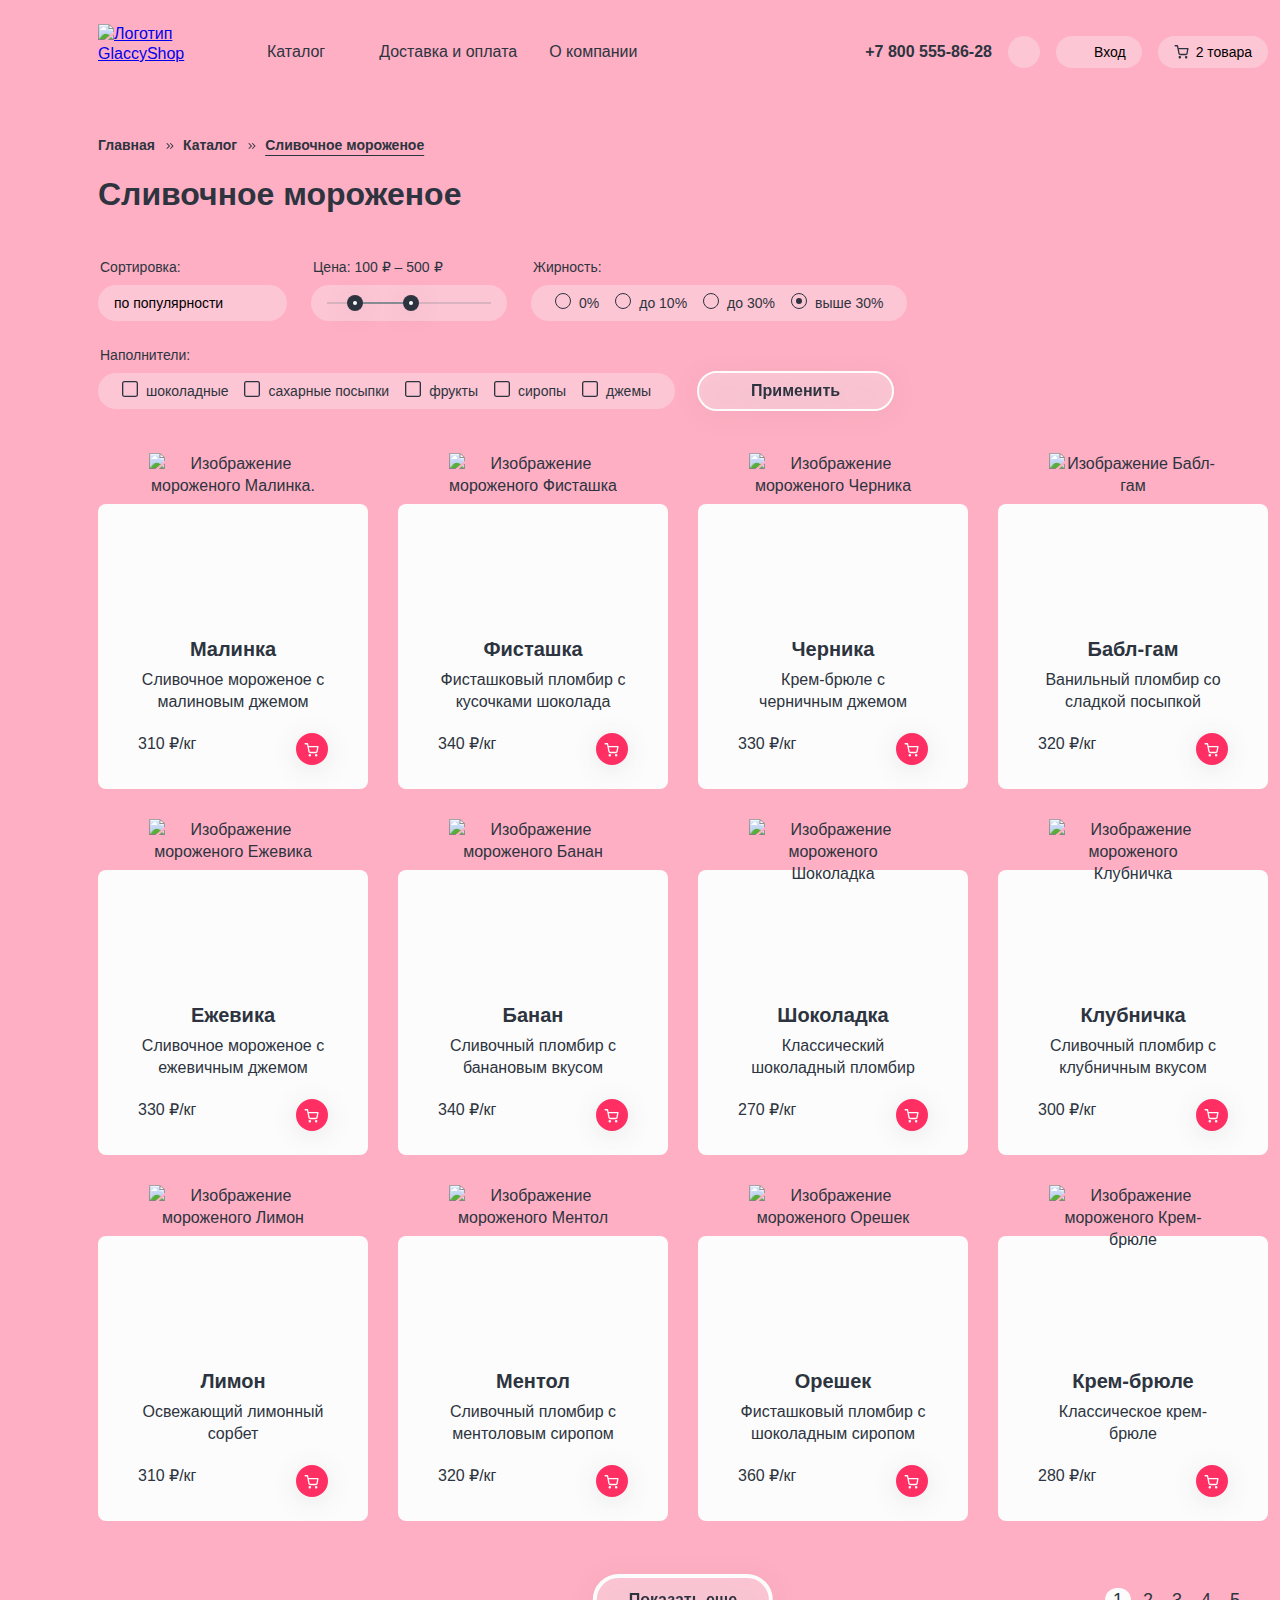
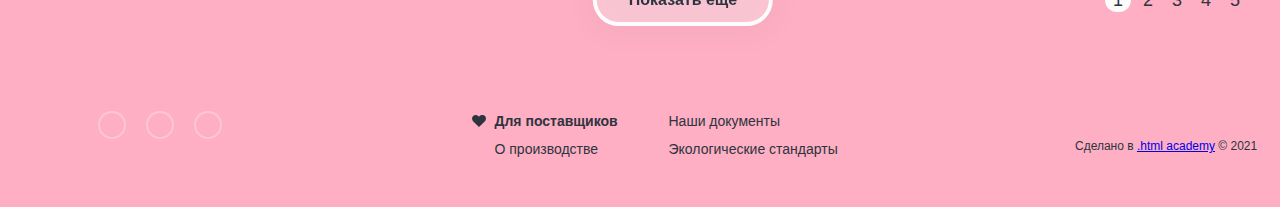
==== catalog.html @ afcd6a64 "pp" ====
<!DOCTYPE html>
<html lang="en">

  <head>
    <meta charset="UTF-8">
    <meta http-equiv="X-UA-Compatible" content="IE=edge">
    <meta name="description" content="Магазин Глейси. Каталог.">
    <meta name="viewport" content="width=device-width, initial-scale=1.0">
    <link rel="apple-touch-icon" sizes="180x180" href="/images/favicons/apple-touch-icon.png">
    <link rel="icon" type="image/png" sizes="32x32" href="/images/favicons/favicon-32x32.png">
    <link rel="icon" type="image/png" sizes="16x16" href="/images/favicons/favicon-16x16.png">
    <link rel="manifest" href="/site.webmanifest">
    <link rel="mask-icon" href="/safari-pinned-tab.svg" color="#5bbad5">
    <meta name="msapplication-TileColor" content="#da532c">
    <meta name="theme-color" content="#ffffff">
    <link rel="stylesheet" href="styles/style.css">
    <title>HTML Academy: Глейси. Каталог.</title>
  </head>

  <body>
    <div class="page-container">
      <header class="page-header inner-header">
        <nav class="header-navigation">
          <a class="logo-gllacy" href="index.html" aria-label="Переход на главную страницу магазина.">
            <img class="logo-gllacy-picture" width="137" height="55" src="/images/header/logo-glaccy.svg"
              alt="Логотип GlaccyShop">
          </a>
          <ul class="header-navigation-list">
            <li class="header-navigation-item">
              <div class="subcatalog-container">
                <button class="header-navigation-link catalog-button" type="button">
                  Каталог
                </button>
                <ul class="subcatalog-list">
                  <li class="subcatalog-item">
                    <a class="subcatalog-link subcatalog-new" href="#">
                      Новинки
                    </a>
                  </li>

                  <li class="subcatalog-item">
                    <a class="subcatalog-link subcatalog-link-current" href="catalog.html">
                      Сливочное
                    </a>
                  </li>

                  <li class="subcatalog-item">
                    <a class="subcatalog-link" href="#">
                      Щербеты
                    </a>
                  </li>

                  <li class="subcatalog-item">
                    <a class="subcatalog-link" href="#">
                      Фруктовый лед
                    </a>
                  </li>

                  <li class="subcatalog-item">
                    <a class="subcatalog-link" href="#">
                      Мелорин
                    </a>
                  </li>
                </ul>
              </div>
            </li>

            <li class="header-navigation-item">
              <a class="header-navigation-link" href="#">
                Доставка и оплата
              </a>
            </li>

            <li class="header-navigation-item">
              <a class="header-navigation-link" href="#">
                О компании
              </a>
            </li>
          </ul>
        </nav>

        <div class="user-interface">
          <a class="user-phone-number" href="tel:+78005558628">
            +7 800 555-86-28
          </a>
          <ul class="user-list">
            <li class="user-navigation-item">
              <div class="search-item">
                <button class="user-button search-button" type="button" aria-label="Кнопка поиска."></button>
                <div class="pop-over-container search-container">
                  <form class="search" action="https://echo.htmlacademy.ru/" method="get">
                    <input class="search-input inputs" type="search" placeholder="Поиск по сайту"
                      aria-label="Поле поиска." required>
                  </form>
                </div>
              </div>
            </li>

            <li class="user-navigation-item">
              <div class="login-item">
                <button class="login-button user-button" type="button">
                  Вход
                </button>
                <div class="pop-over-container login-container">
                  <h2 class="login-form-title">
                    Личный кабинет
                  </h2>

                  <!-- Добавьте для inputs класс error, чтоб увидеть состояние об ошибке -->

                  <form class="login-form" action="https://echo.htmlacademy.ru/" method="get">
                    <input class="email-input inputs" type="text" name="email" value="email@example.com"
                      aria-label="Поле для воода почты." required>
                    <input class="password-input inputs" type="password" name="password" value="qwerty"
                      aria-label="Поле для воода почты." required>
                    <button class="login-submit-button button additional-button" type="submit">
                      Войти
                    </button>
                    <div class="login-links-container">
                      <a class="forgot-password-link" href="#">
                        Забыли пароль?
                      </a>
                      <a class="sign-up-link" href="#">
                        Регистрация
                      </a>
                    </div>
                  </form>
                </div>
              </div>
            </li>

            <!-- Для показа пустой корзины замените класс not-empty-cart на empty-cart  -->

            <li class="user-navigation-item">
              <div class="cart-item not-empty-cart">
                <button class="cart-button user-button" type="button">
                  <span class="have-items">
                    2 товара
                  </span>
                  <span class="have-no-items">
                    Нет товаров
                  </span>
                </button>

                <div class="pop-over-container cart-container">
                  <div class="empty-cart-pop-over">
                    <p class="cart-empty-text">
                      Ваша корзина пока пуста
                    </p>
                  </div>

                  <div class="cart-pop-over">
                    <h3 class="cart-title">
                      Корзина
                    </h3>
                    <ul class="cart-product-list">
                      <li class="cart-product-item">
                        <a class="cart-product-link" href="#">
                          <img class="cart-product-pic" src="/images/ice-creams/ice-cream-1.png" width="46" height="46"
                            alt="Изображение мороженого Малинка.">
                          <div class="cart-product-container">
                            <h3 class="cart-product-text">
                              Малинка
                            </h3>
                            <span class="cart-product-details">
                              1 кг х 310 ₽
                            </span>
                          </div>
                        </a>
                        <span class="cart-product-price">
                          310 ₽
                        </span>
                        <button class="delete-product-button button" type="button"
                          aria-label="Удалить продукт из корзины.">
                        </button>
                      </li>

                      <li class="cart-product-item">
                        <a class="cart-product-link" href="#">
                          <img class="cart-product-pic" src="/images/ice-creams/ice-cream-4.png" width="46" height="46"
                            alt="Изображение мороженого Бабл-гам.">
                          <div class="cart-product-container">
                            <h3 class="cart-product-text">
                              Бабл-гам
                            </h3>
                            <span class="cart-product-details">
                              1,5 кг х 320 ₽
                            </span>
                          </div>
                        </a>
                        <span class="cart-product-price">
                          480 ₽
                        </span>
                        <button class="delete-product-button button" type="button"
                          aria-label="Удалить продукт из корзины.">
                        </button>
                      </li>
                    </ul>
                    <div class="apply-button-and-price">
                      <button class="apply-order-button button additional-button" type="button">
                        Оформить заказ
                      </button>
                      <span class="total-price">
                        Итого: 790 ₽
                      </span>
                    </div>
                  </div>
                </div>
              </div>
            </li>
          </ul>
        </div>
      </header>

      <main class="page-catalog">
        <section class="breadcrumbs-and-title">
          <h1 class="catalog-title title">
            Сливочное мороженое
          </h1>
          <ol class="breadcrumbs-list">
            <li class="breadcrumbs-item">
              <a class="breadcrumbs-link" href="index.html">
                Главная
              </a>
            </li>

            <li class="breadcrumbs-item">
              <a class="breadcrumbs-link" href="#">
                Каталог
              </a>
            </li>

            <li class="breadcrumbs-item">
              <a class="breadcrumbs-link current" href="catalog.html">
                Сливочное мороженое
              </a>
            </li>
          </ol>
        </section>

        <section class="catalog-filter">
          <h2 class="visually-hidden">
            Фильтр каталога.
          </h2>

          <form class="catalog-filter-form" action="https://echo.htmlacademy.ru/" method="get">
            <fieldset class="fieldset-select">
              <legend class="fieldset-title">
                Сортировка:
              </legend>
              <select class="catalog-select" name="sort-by">
                <option value="best">
                  по популярности
                </option>

                <option value="price">
                  по цене
                </option>

                <option value="comments">
                  по отзывам
                </option>
              </select>
            </fieldset>

            <fieldset class="fieldset-range">
              <legend class="fieldset-title">
                Цена: 100 ₽ – 500 ₽
              </legend>
              <div class="range-scale">
                <div class="range-scale-container range-scale-from">
                  <button class="button range-toggle toggle-min" type="button"
                    aria-label="Бегунок минимальной стоимости."></button>
                </div>

                <div class="range-scale-container range-scale-to">
                  <button class="button range-toggle toggle-max" type="button"
                    aria-label="Бегунок максимальной стоимости."></button>
                </div>
              </div>
            </fieldset>

            <fieldset class="fieldset-radio">
              <legend class="fieldset-title">
                Жирность:
              </legend>
              <ul class="fat-contains-list">
                <li class="fat-contains-item">
                  <label class="radio-label">
                    0%
                    <input class="radio-input visually-hidden" type="radio" name="fat-contain" value="0%">
                    <span class="custom-radio"></span>
                  </label>
                </li>

                <li class="fat-contains-item">
                  <label class="radio-label">
                    до 10%
                    <input class="radio-input visually-hidden" type="radio" name="fat-contain" value="10%">
                    <span class="custom-radio"></span>
                  </label>
                </li>

                <li class="fat-contains-item">
                  <label class="radio-label">
                    до 30%
                    <input class="radio-input visually-hidden" type="radio" name="fat-contain" value="30%">
                    <span class="custom-radio"></span>
                  </label>
                </li>

                <li class="fat-contains-item">
                  <label class="radio-label">
                    выше 30%
                    <input class="radio-input visually-hidden" type="radio" name="fat-contain" value="30%+" checked>
                    <span class="custom-radio"></span>
                  </label>
                </li>
              </ul>
            </fieldset>

            <fieldset class="fieldset-checkbox">
              <legend class="fieldset-title">
                Наполнители:
              </legend>
              <ul class="fillers-list">
                <li class="fillers-item">
                  <label class="checkbox-label">
                    шоколадные
                    <input class="checkbox-input visually-hidden" type="checkbox" name="filler" value="chocolate">
                    <span class="custom-checkbox"></span>
                  </label>
                </li>

                <li class="fillers-item">
                  <label class="checkbox-label">
                    сахарные посыпки
                    <input class="checkbox-input visually-hidden" type="checkbox" name="filler" value="sugar-powder">
                    <span class="custom-checkbox"></span>
                  </label>
                </li>

                <li class="fillers-item">
                  <label class="checkbox-label">
                    фрукты
                    <input class="checkbox-input visually-hidden" type="checkbox" name="filler" value="fruits">
                    <span class="custom-checkbox"></span>
                  </label>
                </li>

                <li class="fillers-item">
                  <label class="checkbox-label">
                    сиропы
                    <input class="checkbox-input visually-hidden" type="checkbox" name="filler" value="syrups">
                    <span class="custom-checkbox"></span>
                  </label>
                </li>

                <li class="fillers-item">
                  <label class="checkbox-label">
                    джемы
                    <input class="checkbox-input visually-hidden" type="checkbox" name="filler" value="jams">
                    <span class="custom-checkbox"></span>
                  </label>
                </li>
              </ul>
            </fieldset>

            <button class="button filter-button" type="submit">
              Применить
            </button>
          </form>
        </section>

        <section class="catalog-products">
          <h2 class="visually-hidden">
            Каталог мороженого
          </h2>

          <ul class="catalog-list">
            <li class="catalog-item">
              <img class="product-picture" width="168" height="168" src="/images/ice-creams/ice-cream-1.png"
                alt="Изображение мороженого Малинка.">
              <a class="product-title" href="#">
                Малинка
              </a>
              <p class="product-description">
                Сливочное мороженое с малиновым джемом
              </p>
              <div class="product-container">
                <span class="product-price">
                  310 ₽/кг
                </span>
                <button class="button add-to-cart" type="button"></button>
              </div>
            </li>

            <li class="catalog-item">
              <img class="product-picture" width="168" height="168" src="/images/ice-creams/ice-cream-2.png"
                alt="Изображение мороженого Фисташка">
              <a class="product-title" href="#">
                Фисташка
              </a>
              <p class="product-description">
                Фисташковый пломбир с кусочками шоколада
              </p>
              <div class="product-container">
                <span class="product-price">
                  340 ₽/кг
                </span>
                <button class="button add-to-cart" type="button"></button>
              </div>
            </li>

            <li class="catalog-item">
              <img class="product-picture" width="168" height="168" src="/images/ice-creams/ice-cream-3.png"
                alt="Изображение мороженого Черника">
              <a class="product-title" href="#">
                Черника
              </a>
              <p class="product-description">
                Крем-брюле
                с черничным джемом
              </p>
              <div class="product-container">
                <span class="product-price">
                  330 ₽/кг
                </span>
                <button class="button add-to-cart" type="button"></button>
              </div>
            </li>

            <li class="catalog-item">
              <img class="product-picture" width="168" height="168" src="/images/ice-creams/ice-cream-4.png"
                alt="Изображение Бабл-гам">
              <a class="product-title" href="#">
                Бабл-гам
              </a>
              <p class="product-description">
                Ванильный пломбир
                со сладкой посыпкой
              </p>
              <div class="product-container">
                <span class="product-price">
                  320 ₽/кг
                </span>
                <button class="button add-to-cart" type="button"></button>
              </div>
            </li>

            <li class="catalog-item">
              <img class="product-picture" width="168" height="168" src="/images/ice-creams/ice-cream-5.png"
                alt="Изображение мороженого Ежевика">
              <a class="product-title" href="#">
                Ежевика
              </a>
              <p class="product-description">
                Сливочное мороженое с ежевичным джемом
              </p>
              <div class="product-container">
                <span class="product-price">
                  330 ₽/кг
                </span>
                <button class="button add-to-cart" type="button"></button>
              </div>
            </li>

            <li class="catalog-item">
              <img class="product-picture" width="168" height="168" src="/images/ice-creams/ice-cream-6.png"
                alt="Изображение мороженого Банан">
              <a class="product-title" href="#">
                Банан
              </a>
              <p class="product-description">
                Сливочный пломбир
                с банановым вкусом
              </p>
              <div class="product-container">
                <span class="product-price">
                  340 ₽/кг
                </span>
                <button class="button add-to-cart" type="button"></button>
              </div>
            </li>

            <li class="catalog-item">
              <img class="product-picture" width="168" height="168" src="/images/ice-creams/ice-cream-7.png"
                alt="Изображение мороженого Шоколадка">
              <a class="product-title" href="#">
                Шоколадка
              </a>
              <p class="product-description">
                Классический шоколадный пломбир
              </p>
              <div class="product-container">
                <span class="product-price">
                  270 ₽/кг
                </span>
                <button class="button add-to-cart" type="button"></button>
              </div>
            </li>

            <li class="catalog-item">
              <img class="product-picture" width="168" height="168" src="/images/ice-creams/ice-cream-8.png"
                alt="Изображение мороженого Клубничка">
              <a class="product-title" href="#">
                Клубничка
              </a>
              <p class="product-description">
                Сливочный пломбир
                с клубничным вкусом
              </p>
              <div class="product-container">
                <span class="product-price">
                  300 ₽/кг
                </span>
                <button class="button add-to-cart" type="button"></button>
              </div>
            </li>

            <li class="catalog-item">
              <img class="product-picture" width="168" height="168" src="/images/ice-creams/ice-cream-9.png"
                alt="Изображение мороженого Лимон">
              <a class="product-title" href="#">
                Лимон
              </a>
              <p class="product-description">
                Освежающий лимонный сорбет
              </p>
              <div class="product-container">
                <span class="product-price">
                  310 ₽/кг
                </span>
                <button class="button add-to-cart" type="button"></button>
              </div>
            </li>

            <li class="catalog-item">
              <img class="product-picture" width="168" height="168" src="/images/ice-creams/ice-cream-10.png"
                alt="Изображение мороженого Ментол">
              <a class="product-title" href="#">
                Ментол
              </a>
              <p class="product-description">
                Сливочный пломбир
                с ментоловым сиропом
              </p>
              <div class="product-container">
                <span class="product-price">
                  320 ₽/кг
                </span>
                <button class="button add-to-cart" type="button"></button>
              </div>
            </li>

            <li class="catalog-item">
              <img class="product-picture" width="168" height="168" src="/images/ice-creams/ice-cream-11.png"
                alt="Изображение мороженого Орешек">
              <a class="product-title" href="#">
                Орешек
              </a>
              <p class="product-description">
                Фисташковый пломбир с шоколадным сиропом
              </p>
              <div class="product-container">
                <span class="product-price">
                  360 ₽/кг
                </span>
                <button class="button add-to-cart" type="button"></button>
              </div>
            </li>

            <li class="catalog-item">
              <img class="product-picture" width="168" height="168" src="/images/ice-creams/ice-cream-12.png"
                alt="Изображение мороженого Крем-брюле">
              <a class="product-title" href="#">
                Крем-брюле
              </a>
              <p class="product-description">
                Классическое крем-брюле
              </p>
              <div class="product-container">
                <span class="product-price">
                  280 ₽/кг
                </span>
                <button class="button add-to-cart" type="button"></button>
              </div>
            </li>
          </ul>
        </section>

        <section class="catalog-pagination">
          <h2 class="visually-hidden">
            Пагинация.
          </h2>

          <button class="button button-load-more" type="button">
            Показать еще
          </button>
          <ul class="pagination-list">
            <li class="pagination-item">
              <a class="pagination-button pagination-button-previous"
                aria-label="Переход на предыдущую страницу." href="#"></a>
            </li>

            <li class="pagination-item">
              <a class="pagination-link current" href="#">
                1
              </a>
            </li>

            <li class="pagination-item">
              <a class="pagination-link" href="#">
                2
              </a>
            </li>

            <li class="pagination-item">
              <a class="pagination-link" href="#">
                3
              </a>
            </li>

            <li class="pagination-item">
              <a class="pagination-link" href="#">
                4
              </a>
            </li>

            <li class="pagination-item">
              <a class="pagination-link" href="#">
                5
              </a>
            </li>

            <li class="pagination-item">
              <a class="pagination-button pagination-button-next" href="#"
                aria-label="Переход на предыдущую страницу."></a>
            </li>
          </ul>
        </section>
      </main>

      <footer class="page-footer">
        <ul class="page-footer-socials socials-list">
          <li class="socials-item">
            <a class="socials-link socials-link-telegram" href="#" aria-label="Телеграм."></a>
          </li>

          <li class="socials-item">
            <a class="socials-link socials-link-vk" href="#" aria-label="Вконтакте"></a>
          </li>

          <li class="socials-item">
            <a class="socials-link socials-link-youtube" href="#" aria-label="Ютуб."></a>
          </li>
        </ul>

        <ul class="footer-navigation-list">
          <li class="footer-navigation-item">
            <h3 class="footer-navigation-title">
              Для поставщиков
            </h3>
          </li>

          <li class="footer-navigation-item">
            <a class="footer-navigation-link" href="#">
              Наши документы
            </a>
          </li>

          <li class="footer-navigation-item">
            <a class="footer-navigation-link" href="#">
              О производстве
            </a>
          </li>

          <li class="footer-navigation-item">
            <a class="footer-navigation-link" href="#">
              Экологические стандарты
            </a>
          </li>
        </ul>

        <div class="footer-logo-container">
          <a class="footer-logo-link" href="https://htmlacademy.ru/" aria-label="Переход на сайт академии"></a>
          <p class="footer-logo-text">
            Сделано в <a href="https://htmlacademy.ru/" aria-label="Переход на сайт академии">.html academy</a> © 2021
          </p>
        </div>
      </footer>
    </div>
  </body>

</html>
---- styles/style.css ----
/* Fonts */

@font-face {
  font-family: "Inter";
  src: url("../fonts/inter-400.woff2") format("woff2");
  font-weight: 400;
  font-style: normal;
  font-display: swap;
}

@font-face {
  font-family: "Inter";
  src: url("../fonts/inter-700.woff2") format("woff2");
  font-weight: 700;
  font-style: normal;
  font-display: swap;
}

@font-face {
  font-family: "Inter";
  src: url("../fonts/inter-900.woff2") format("woff2");
  font-weight: 900;
  font-style: normal;
  font-display: swap;
}

/* Global Styles */

html {
  height: 100%;
}

body {
  height: 100%;
  margin: 0 auto;
  background-color: #feaFc3;
  color: #2d3440;
  font-family: "Inter", sans-serif;
  font-weight: 400;
  font-size: 18px;
  line-height: 24px;
}

.page-container {
  width: 1366px;
  min-height: 100%;
  margin: 0 auto;
  padding: 0 98px;
  display: flex;
  flex-direction: column;
}

.page-main {
  flex-grow: 2;
}

.page-footer {
  margin-top: auto;
}

*,
*::before,
*::after {
  box-sizing: border-box;
}

.button {
  text-decoration: none;
  border: none;
  background-color: transparent;
  font-family: inherit;
  font-weight: 700;
  font-size: 16px;
  line-height: 20px;
  cursor: pointer;
  filter: drop-shadow(0 4px 12px rgba(45, 52, 64, 0.1));
}

.button:disabled {
  pointer-events: none;
  opacity: 0.4;
  font-weight: 400;
}

.main-button {
  display: inline-block;
  color: inherit;
  padding: 12px 32px;
  border-radius: 26px;
  background-color: #fcfcfc;
  outline: 4px solid rgba(252, 252, 252, 0.4);
}

.main-button:hover {
  background-color: rgba(252, 252, 252, 0.4);
  outline: 4px solid #fcfcfc;
}

.main-button:focus {
  outline: 2px solid #2d3440;
  background-color: rgba(252, 252, 252, 0.5);
}

.main-button:active {
  outline: 2px solid #2d3440;
  background-color: #fcfcfc;
}

.button.is-loading {
  display: inline-flex;
  align-items: center;
}

.button.is-loading::after {
  content: "";
  display: inline-flex;
  width: 14px;
  height: 14px;
  margin-left: 9px;
  border: 2px solid rgba(36, 36, 36, 0.24);
  border-bottom-color: #242424;
  border-radius: 50%;
  animation-name: loading;
  animation-duration: 1s;
  animation-timing-function: linear;
  animation-iteration-count: infinite;
  flex-shrink: 0;
}

.additional-button.button.is-loading::after {
  border: 2px solid rgb(252, 252, 252, 0.25);
  border-bottom-color: #fcfcfc;
}

.additional-button {
  display: inline-block;
  padding: 12px 32px;
  background-color: #ff2f64;
  outline: 4px solid rgba(255, 47, 100, 0.3);
  color: #fcfcfc;
  border-radius: 26px;
}

.additional-button:hover {
  color: #2d3440;
  background-color: #fcfcfc;
  outline: 4px solid #ff2f64;
}

.additional-button:focus {
  outline: 2px solid #2d3440;
  background-color: #ff2f64;
}

.additional-button:active {
  outline: 2px solid #2d3440;
  background-color: #feafc3;
}

.inputs {
  font-family: "Inter", sans-serif;
  font-weight: 400;
  font-size: 16px;
  line-height: 20px;
  padding: 14px 14px;
  border: 1px solid #b9b9b9;
  border-radius: 4px;
  color: #2d3440;
}

.inputs:disabled {
  pointer-events: none;
  background-color: #e7e7e7;
}

.inputs:hover {
  border: 1px solid #2d3440;
}

.inputs.error {
  outline: 1px solid #ea5454;
  border: none;
}

.inputs.error:hover,
.inputs.error:focus {
  outline: 2px solid #ea5454;
  border: none;
}

.title {
  font-weight: 900;
  font-size: 32px;
  line-height: 46px;
  color: #2d3440;
}

.visually-hidden {
  position: absolute;
  width: 1px;
  height: 1px;
  margin: -1px;
  border: 0;
  padding: 0;
  white-space: nowrap;
  clip-path: inset(100%);
  clip: rect(0 0 0 0);
  overflow: hidden;
}

/* Header Navigation */

.logo-gllacy {
  display: block;
  margin-right: 16px;
}

.logo-gllacy-picture {
  display: block;
}

.page-header {
  display: flex;
  align-items: center;
  gap: 40px;
  padding: 24px 0;
}

.header-navigation {
  display: flex;
  font-family: "Inter", sans-serif;
  font-weight: 400;
  font-size: 16px;
  line-height: 20px;
}

.header-navigation-list {
  margin: 0;
  padding: 0;
  display: flex;
  flex-wrap: wrap;
  align-self: center;
  list-style: none;
}

.header-navigation-link {
  color: #2d3440;
  text-decoration: none;
}

.header-navigation-link {
  display: block;
  padding: 8px 16px;
  border-radius: 30px;
}

.header-navigation-link:hover,
.user-button:hover {
  background-color: rgba(252, 252, 252, 0.5);
}

.header-navigation-link:focus,
.user-button:focus {
  background-color: rgba(252, 252, 252, 0.5);
  outline: 2px solid #2d3440;
  border: none;
}

.header-navigation-link:active,
.user-button:active {
  background-color: #fcfcfc;
  outline: 2px solid transparent;
}

/* User Interface */

.user-button {
  display: block;
  padding: 6px 16px 6px 38px;
  border: none;
  border-radius: 30px;
  background-repeat: no-repeat;
  background-color: rgba(252, 252, 252, 0.3);
  font-family: "Inter", sans-serif;
  font-size: 14px;
  font-weight: 400;
  line-height: 20px;
}

.user-interface {
  margin-left: auto;
  display: flex;
}

.user-list {
  display: flex;
  flex-wrap: wrap;
  gap: 16px;
  list-style: none;
  margin: 0;
  padding: 0;
  font-size: 14px;
  line-height: 20px;
}

.user-phone-number {
  max-width: 150px;
  margin-right: 16px;
  margin-top: 6px;
  flex-shrink: 0;
  color: inherit;
  text-decoration: none;
  font-weight: 700;
  font-size: 16px;
  line-height: 20px;
}

.user-phone-number:hover {
  text-decoration: underline;
}

.user-phone-number:focus {
  outline: 2px solid #2d3440
}

.user-phone-number:active {
  opacity: 0.6;
}

.search-button {
  display: flex;
  justify-content: center;
  align-items: center;
  position: relative;
  padding: 0;
  width: 32px;
  height: 32px;
  border-radius: 50%;
  background-color: rgba(252, 252, 252, 0.3);
}

.search-button::before {
  position: absolute;
  content: "";
  width: 14px;
  height: 14px;
  mask: url("../images/header/search-icon.svg");
  -webkit-mask: url("../images/header/search-icon.svg");
  background-color: #2d3440;
}

.search-item:focus-within .user-button:not(:focus) {
  color: #fcfcfc;
  background-color: #ff4a78;
}

.cart-item:focus-within .user-button:not(:focus):hover {
  background-color: #ff4a78;
  opacity: 0.6;
}

.cart-item:focus-within .user-button:not(:focus)::before {
  background-color: #fcfcfc;
}

.login-button {
  position: relative;
}

.login-button::before {
  position: absolute;
  content: "";
  width: 14px;
  height: 14px;
  top: 9px;
  left: 16px;
  mask: url("../images/header/login-icon.svg");
  -webkit-mask: url("../images/header/login-icon.svg");
  background-repeat: no-repeat;
  background-color: #2d3440;
}

.cart-item:focus-within .user-button:not(:focus) {
  color: #fcfcfc;
  background-color: #ff4a78;
}

.login-item:focus-within .user-button:not(:focus):hover {
  background-color: #ff4a78;
  opacity: 0.6;
}

.login-item:focus-within .user-button:not(:focus)::before {
  background-color: #fcfcfc;
}

.subcatalog-container:focus-within .subcatalog-list {
  display: block;
}

.cart-button {
  position: relative;
}

.cart-button::before {
  position: absolute;
  content: "";
  width: 15px;
  height: 14px;
  top: 9px;
  left: 16px;
  mask: url("../images/header/cart-icon.svg");
  -webkit-mask: url("../images/header/cart-icon.svg");
  background-repeat: no-repeat;
  background-color: #2d3440;
}

.login-item:focus-within .user-button:not(:focus) {
  color: #fcfcfc;
  background-color: #ff4a78;
}

.login-item:focus-within .user-button:not(:focus):hover {
  background-color: #ff4a78;
  opacity: 0.6;
}

.login-item:focus-within .user-button:not(:focus)::before {
  background-color: #fcfcfc;
}

/* Subcatalog */

.catalog-button {
  position: relative;
  cursor: pointer;
  border: none;
  background-color: transparent;
  font-family: inherit;
  font-weight: 400;
  font-size: 16px;
  line-height: 20px;
  color: #2d3440;
  padding-right: 38px;
}

.catalog-button::before {
  position: absolute;
  content: "";
  width: 12px;
  height: 7px;
  top: 15px;
  right: 16px;
  mask: url("../images/header/arrow.svg");
  -webkit-mask: url("../images/header/arrow.svg");
  background-repeat: no-repeat;
  background-color: #2d3440;
}

.subcatalog-container:focus-within .catalog-button:not(:focus) {
  color: #fcfcfc;
  background-color: #ff4a78;
}

.subcatalog-container:focus-within .catalog-button:not(:focus):hover {
  background-color: #ff4a78;
  opacity: 0.6;
}

.subcatalog-container:focus-within .catalog-button:not(:focus)::before {
  transform: rotate(180deg);
  background-color: #fcfcfc;
}

.subcatalog-container:focus-within .subcatalog-list {
  display: block;
}

.subcatalog-list {
  display: none;
  position: absolute;
  content: "";
  padding: 16px 13px 14px 16px;
  list-style: none;
  background-color: #fcfcfc;
  border-radius: 8px;
  font-size: 14px;
  line-height: 20px;
  z-index: 1;
  filter: drop-shadow(0 8px 16px rgba(45, 52, 64, 0.12));
}

.subcatalog-item:not(:last-child) {
  margin-bottom: 12px;
}

.subcatalog-item:first-child {
  position: relative;
  margin-bottom: 22px;
}

.subcatalog-new {
  font-weight: 700;
}

.subcatalog-new::before {
  position: absolute;
  content: "";
  width: 103px;
  height: 1px;
  left: 0;
  bottom: -12px;
  background-color: #b9b9b9;
}

.subcatalog-link {
  color: inherit;
  text-decoration: none;
  padding: 6px 0;
}

.subcatalog-link:hover {
  background-color: #ffcbd8;
}

.subcatalog-link:active {
  background-color: #ff7799;
}

.subcatalog-link-current {
  background-color: #ff4a78;
  color: #fcfcfc;
}

/* Pop-Overs */

.pop-over-container {
  background-color: #fcfcfc;
  border-radius: 4px;
}

.search-item {
  z-index: 2;
  display: block;
  position: relative;
}

.search-container {
  position: absolute;
  display: none;
  filter: drop-shadow(0 8px 16px rgba(45, 52, 64, 0.12));
}

.search-item:focus-within .search-container {
  display: block;
  position: absolute;
  top: 50px;
  left: 0;
}

.search {
  width: 356px;
  min-height: 96px;
  padding: 24px 16px;
}

.search-input {
  width: 100%;
}

/* Login Pop Over */

.login-item {
  z-index: 2;
  position: relative;
}

.login-container {
  width: 420px;
  position: absolute;
  display: none;
  padding: 48px;
  filter: drop-shadow(0 15px 40px rgba(45, 52, 64, 0.12));
}

.login-item:focus-within .login-container {
  display: block;
  position: absolute;
  top: 50px;
  right: 0;
}

.login-form {
  display: flex;
  flex-wrap: wrap;
}

.login-form-title {
  margin: 0;
  margin-bottom: 32px;
  font-weight: 700;
  font-size: 24px;
  line-height: 30px;
}

.email-input,
.password-input {
  width: 100%;
  margin-bottom: 16px;
}

.login-form input:last-of-type {
  margin-bottom: 32px;
}

.login-submit-button {
  align-self: flex-start;
  margin-right: 19px;
}

.login-links-container {
  margin: 0;
  display: flex;
  flex-direction: column;
  flex-wrap: wrap;
  gap: 4px;
}

.login-links-container a {
  color: #000000;
  text-decoration: underline;
  text-underline-offset: 4px;
}

/* Cart Pop-Over */

.cart-item {
  position: relative;
}

.cart-container {
  z-index: 2;
  display: none;
  position: absolute;
  right: 0;
  top: 40px;
  font-weight: 700;
  font-size: 18px;
  line-height: 22px;
  filter: drop-shadow(0 15px 40px rgba(45, 52, 64, 0.12));
}

/* Empty Cart */

.cart-item:focus-within .cart-container {
  display: block;
}

.empty-cart .cart-container .empty-cart-pop-over {
  width: 288px;
  display: block;
}

.empty-cart .cart-button .have-no-items {
  display: block;
}

.empty-cart .cart-container .cart-pop-over,
.empty-cart .cart-button .have-items {
  display: none;
}


/* Not Empty Cart */

.not-empty-cart .have-no-items,
.not-empty-cart .empty-cart-pop-over {
  display: none;
}

.not-empty-cart .cart-pop-over {
  width: 420px;
  padding: 48px;
}

.cart-product-item {
  display: flex;
}

.cart-title {
  margin: 0;
  margin-bottom: 32px;
  font-weight: 700;
  font-size: 24px;
  line-height: 30px;
}

.cart-empty-text {
  margin: 0;
  padding: 48px 0;
  text-align: center;
  font-weight: 700;
  font-size: 24px;
  line-height: 30px;
}

.cart-product-list {
  padding: 0;
  list-style: none;
  display: flex;
  flex-wrap: wrap;
  flex-direction: column;
  gap: 24px;
}

.cart-product-item {
  position: relative;
}

.cart-product-item:last-child {
  padding-bottom: 32px;
  border-bottom: 1px solid #e7e7e7;
}

.cart-product-pic {
  margin-right: 16px;
}

.cart-product-link {
  display: flex;
  flex-wrap: wrap;
  text-decoration: none;
  color: #2d3440
}

.cart-product-text {
  margin: 0;
  display: grid;
  font-weight: 700;
  font-size: 18px;
  line-height: 22px;
}

.cart-product-details {
  font-weight: 400;
  font-size: 14px;
  line-height: 20px;
  color: #b9b9b9
}

.cart-product-price {
  margin: auto;
  align-self: center;
}

.delete-product-button {
  position: absolute;
  width: 16px;
  height: 16px;
  top: 0;
  right: 0;
  transform: translateY(100%);
  background-image: url("../images/header/cross.svg");
  background-repeat: no-repeat;
  background-position: center;
}

.apply-button-and-price {
  margin-top: 32px;
  display: flex;
  justify-content: space-between;
  flex-wrap: wrap;
  align-items: center;
}

/* Main */

/* Slider */

.slider {
  margin-bottom: 80px;
}

.slider-list {
  display: flex;
  align-items: center;
  gap: 30px;
  margin: 0;
  margin-bottom: 5px;
  padding: 0;
}

.slider-container {
  position: relative;
  overflow: hidden;
}

.slider-item {
  display: flex;
  justify-content: center;
}

.slider-item:not(.current-slider) {
  width: 100px;
  height: 150px;
}

.slide-picture-container {
  transform: scale(0.3) translateY(-75%);
}

.slide-description {
  display: none;
}

.current-slider {
  order: -1;
}

.current-slider .slide-description {
  display: block;
  width: 470px;
  margin: 136px 0 0 70px;
}

.slide-description-title {
  margin: 0;
  margin-bottom: 24px;
  font-weight: 900;
  font-size: 36px;
  line-height: 46px;
}

.slide-description-text {
  margin: 0;
  margin-bottom: 48px;
  font-weight: 400;
  font-size: 18px;
  line-height: 24px;
}

/* Slider Picture */

.current-slider .slide-picture-container {
  width: 352px;
  position: relative;
  display: flex;
  transform: scale(1);
  justify-content: center;
  align-self: flex-start;
}

.current-slider .slide-picture-container::before {
  position: absolute;
  content: "";
  width: 327px;
  height: 327px;
  transform: translateY(104px);
  background-color: rgba(252, 252, 252, 0.3);
  border-radius: 50%;
  z-index: -1;
}

.slide-picture-container::before {
  position: absolute;
  content: "";
  width: 327px;
  height: 327px;
  background-color: rgba(252, 252, 252, 0.3);
  border-radius: 50%;
  z-index: -1;
  transform: translateY(104px);
}

/* Slider Footer and Buttons */

.slider-buttons-list {
  margin: 0;
  padding: 0;
  width: 363px;
  position: absolute;
  top: 258px;
  left: 535px;
  list-style: none;
  display: flex;
  flex-wrap: wrap;
  justify-content: space-between;
}

.slider-button {
  display: flex;
  justify-content: center;
  align-items: center;
  position: relative;
  width: 38px;
  height: 38px;
  border-radius: 26px;
  background-color: rgb(252, 252, 252, 0.3);
  border: 2px solid #fcfcfc;
}

.button-previous-slide::before {
  position: absolute;
  width: 16px;
  height: 16px;
  content: "";
  background-color: #fcfcfc;
  -webkit-mask: url("../images/slider/slider-arrow.svg");
  mask: url("../images/slider/slider-arrow.svg");
}

.button-next-slide::before {
  position: absolute;
  width: 16px;
  height: 16px;
  content: "";
  background-color: #fcfcfc;
  -webkit-mask: url("../images/slider/slider-arrow.svg");
  mask: url("../images/slider/slider-arrow.svg");
  transform: rotate(180deg);
}

.slider-button:hover {
  background-color: #fcfcfc;
}

.slider-button:hover::before {
  background-color: #2d3440;
}

.slider-button:focus {
  border: 2px solid #2d3440;
  background-color: rgb(252, 252, 252, 0.5);
  outline: none;
}

.slider-button:focus::before {
  background-color: #2d3440;
}


.slider-button:active {
  border: 2px solid transparent;
  background-color: rgb(252, 252, 252, 0.5);
}

.slider-button:active::before {
  background-color: #2d3440;
}

.slider-footer {
  display: flex;
  flex-wrap: wrap;
  justify-content: space-between;
}

.slider-pagination-list {
  max-width: 40%;
  margin: 0;
  padding: 0;
  display: flex;
  flex-wrap: wrap;
  gap: 8px;
  list-style: none;
}

.slider-pagination-button {
  border-radius: 50%;
  width: 12px;
  height: 12px;
  background-color: rgba(252, 252, 252, 0.3);
}

.slider-pagination-button:hover {
  outline: 1px solid #fcfcfc;
}

.slider-pagination-button:active {
  background-color: rgba(252, 252, 252, 0.5);
  outline: none;
}

.slider-pagination-button:focus {
  outline: 1px solid #2d3440;
}

.slider-pagination-button.slider-pagination-current {
  background-color: #fcfcfc;
}

/* Slider Socials */

.socials-list {
  padding: 0;
  margin: 0;
  list-style: none;
  display: flex;
  flex-wrap: wrap;
  gap: 20px;
}

.socials-link {
  position: relative;
  display: block;
  text-decoration: none;
  width: 28px;
  height: 28px;
  border-radius: 50%;
  border: 2px solid rgba(252, 252, 252, 0.3);
}

.socials-link::before {
  z-index: 1;
  position: absolute;
  content: "";
  width: 24px;
  height: 24px;
  background-color: #fcfcfc;
}

.socials-link::after {
  position: absolute;
  content: "";
  width: 24px;
  height: 24px;
  border-radius: 50%;
  transform: scale(0.9);
}

.socials-link-telegram::before {
  -webkit-mask: url("../images/socials/telegram.svg");
  mask: url("../images/socials/telegram.svg");
}

.socials-link-vk::before {
  -webkit-mask: url("../images/socials/vk.svg");
  mask: url("../images/socials/vk.svg");
}

.socials-link-youtube::before {
  -webkit-mask: url("../images/socials/youtube.svg");
  mask: url("../images/socials/youtube.svg");
}

.socials-link:hover::after {
  background-color: #2d3440;
}

.socials-link:focus {
  border: 2px solid #2d3440;
  outline: none;
}

.socials-link:focus::after {
  background-color: #2d3440;
}

.socials-link:active {
  border: 2px solid transparent;
  outline: none;
}

.socials-link:active::after {
  opacity: 0.5;
}

.socials-link:active::before {
  background-color: #f9cbd6
}

/* Gifts */

.gifts {
  margin-bottom: 80px;
}

.gifts-title {
  margin: 0;
  margin-bottom: 55px;
  padding: 0 368px;
  text-align: center;
}

.gifts-list {
  margin: 0;
  padding: 0;
  display: flex;
  flex-wrap: wrap;
  gap: 30px;
  list-style: none;
}

.gifts-item {
  position: relative;
  width: 570px;
  padding: 36px 217px 36px 36px;
  border-radius: 16px;
  background-color: #ff7799;
}

.gifts-raspberry::before {
  z-index: 2;
  position: absolute;
  content: "";
  width: 219px;
  height: 268px;
  bottom: 0;
  right: 0;
  background-image: url("../images/index/gifts-raspberry.png");
}

.gift-marshmallow::before {
  z-index: 2;
  position: absolute;
  content: "";
  width: 219px;
  height: 268px;
  bottom: 0;
  right: 0;
  background-image: url("../images/index/gifts-marshmallow.png");
}

.gifts-item-title {
  margin: 0;
  margin-bottom: 28px;
  font-weight: 700;
  font-size: 24px;
  line-height: 30px;
}

.gifts-item-description {
  margin: 0;
  margin-bottom: 28px;
  font-weight: 400;
  font-size: 16px;
  line-height: 22px;
}

/* Main Page Catalog */

.catalog {
  margin-bottom: 80px;
}

.main-catalog-title {
  margin: 0;
  margin-bottom: 56px;
  padding: 0 321px;
  text-align: center;
}

.catalog-list {
  margin: 0;
  padding: 0;
  list-style: none;
  display: grid;
  grid-template-columns: repeat(4, 1fr);
  gap: 30px;
}

.catalog-item {
  padding: 0 40px 24px 40px;
  display: grid;
  position: relative;
  justify-items: center;
  text-align: center;
  font-weight: 400;
  font-size: 16px;
  line-height: 22px;
}

.catalog-item::before {
  position: absolute;
  content: "";
  background-color: #fcfcfc;
  border-radius: 8px;
  width: 100%;
  height: calc(100% - 51px);
  left: 0;
  bottom: 0;
  z-index: -1;
}

.product-picture {
  margin-bottom: 16px;
}

.product-title {
  margin-bottom: 8px;
  text-decoration: none;
  color: #2d3440;
  font-weight: 700;
  font-size: 20px;
  line-height: 24px;
}

.product-description {
  margin: 0;
  margin-bottom: 20px;
}

.product-container {
  width: 190px;
  display: flex;
  justify-content: space-between;
}

.add-to-cart {
  padding: 0;
  position: relative;
  width: 32px;
  height: 32px;
  flex-shrink: 0;
  border-radius: 26px;
  background-color: #ff2f64;
  border: 2px solid #ff2f64;
}

.add-to-cart::before {
  position: absolute;
  background-color: #fcfcfc;
  content: "";
  width: 16px;
  height: 16px;
  top: 50%;
  left: 50%;
  transform: translate(-50%, -50%);
  -webkit-mask: url("../images/catalog/cart.svg");
  mask: url("../images/catalog/cart.svg");
}

.add-to-cart:hover {
  background-color: #fcfcfc;
}

.add-to-cart:hover::before {
  background-color: #2d3440;
}

.add-to-cart:focus {
  border: 2px solid #2d3440;
  background-color: #ff2f64;
}

.add-to-cart:focus::before {
  background-color: #fcfcfc;
}

.add-to-cart:active {
  border: 2px solid #ff2f64;
  background-color: #ffcBd8;
}

.add-to-cart:active::before {
  background-color: #2d3440;
}

.add-to-cart:disabled {
  border: 2px solid transparent;
  background-color: #b9b9b9;
}

.add-to-cart:disabled::before {
  background-color: #565c66;
}

/* About Us */

.about-us {
  position: relative;
  margin-bottom: 80px;
  padding: 80px 64px;
  background-image: url("../images/index/about-us-background.png");
  background-repeat: no-repeat;
  background-size: cover;
  border-radius: 16px;
  z-index: 1;
}

.about-us::before {
  position: absolute;
  content: "";
  width: calc(100% - 48px);
  height: calc(100% - 48px);
  background-color: #ffffff;
  border-radius: 16px;
  top: 24px;
  left: 24px;
  z-index: -1;
}

.about-us-title {
  margin: 0;
  margin-bottom: 56px;
  text-align: center;
}

.features-list {
  display: grid;
  grid-template-columns: 1fr 1fr;
  gap: 40px 32px;
  margin: 0;
  padding: 0;
  list-style: none;
}

.features-item {
  position: relative;
  padding-left: 64px;
  font-weight: 400;
  font-size: 16px;
  line-height: 22px;
}

.features-item::before {
  position: absolute;
  content: "";
  width: 48px;
  height: 48px;
  top: 0;
  left: 0;
}

.features-ice-cream::before {
  background-image: url("../images/index/ice-cream.svg");
}

.features-cow::before {
  background-image: url("../images/index/cow.svg");
}

.features-leaf::before {
  background-image: url("../images/index/leaf.svg");
}

.features-thermometer::before {
  background-image: url("../images/index/thermometer.svg");
}

/* Article and Subscription */

.article-and-subscription {
  display: flex;
  flex-wrap: wrap;
  gap: 30px;
  margin-bottom: 80px;
}

.glaccy-blog {
  width: 570px;
  padding: 32px 235px 67px 32px;
  background-image: url("../images/index/blog-background.png");
  background-repeat: no-repeat;
  background-position: top;
  background-color: #ffffff;
  border-radius: 16px;
}

.glaccy-blog-link {
  display: block;
  text-decoration: none;
  color: inherit
}

.glaccy-blog-link:hover {
  text-decoration: underline;
}

.glaccy-blog-link:focus {
  outline: 2px solid #2d3440
}

.glaccy-blog-link:active {
  opacity: 0.6;
  outline: none;
}

.glaccy-blog-title {
  margin: 0;
  font-weight: 400;
  font-size: 16px;
  line-height: 20px;
  margin-bottom: 12px;
}

.glaccy-blog-text {
  margin: 0;
  font-weight: 700;
  font-size: 24px;
  line-height: 30px;
}

.subscription-form-container {
  position: relative;
  width: 570px;
  padding: 32px;
  background-image: url("../images/index/subscribe-background.png");
  background-repeat: no-repeat;
  background-position: center;
  background-size: cover;
  border-radius: 16px;
  z-index: 1;
}

.subscription-form-container::before {
  position: absolute;
  content: "";
  background-color: #ffffff;
  width: calc(100% - 12px);
  height: calc(100% - 12px);
  top: 6px;
  left: 6px;
  border-radius: 16px;
  z-index: -1;
}

.subscription-form {
  display: flex;
  align-items: center;
}

.subscription-text {
  margin: 0;
  margin-bottom: 44px;
  font-size: 16px;
  line-height: 22px;
}

.subscription-input {
  flex-grow: 1;
  min-width: 200px;
  margin-right: 16px;
}

/* Home Delivery */

.home-delivery {
  display: flex;
  align-items: flex-start;
  gap: 135px;
  padding: 64px 64px 64px 100px;
  margin-bottom: 80px;
  background-image: url("../images/index/delivery-background.jpg");
  background-repeat: no-repeat;
  background-size: cover;
  background-position: left top;
  background-color: #fcfcfc;
  border-radius: 26px;
}

.home-delivery-container {
  width: 371px;
}

.home-delivery-title {
  margin: 103px 0 24px 0;
}

.home-delivery-text {
  margin: 0;
  color: #565c66;
  font-weight: 400;
  font-size: 16px;
  line-height: 22px;
}

.delivery-form-container {
  width: 500px;
  padding: 40px 40px 42px 40px;
  background-color: #fcfcfc;
  border-radius: 8px;
  filter: drop-shadow(0 15px 40px rgba(45, 52, 64, 0.12));
}

.delivery-form {
  display: grid;
  grid-template-columns: 117px 287px;
  column-gap: 16px;
}

.delivery-form-text {
  margin: 0;
  margin-bottom: 28px;
  color: #565c66;
  font-weight: 400;
  font-size: 16px;
  line-height: 22px;
}

/* Date */

.date-container {
  display: flex;
  margin-bottom: 20px;
  flex-direction: column;
  gap: 8px;
}

.date-label {
  font-weight: 700;
  font-size: 16px;
  line-height: 20px;
}


/* Phone */

.phone-container {
  display: flex;
  flex-direction: column;
  gap: 8px;
}

.phone-label {
  font-weight: 700;
  font-size: 16px;
  line-height: 20px;
}

/* Address */

.address-container {
  grid-column: 1/-1;
  display: flex;
  margin-bottom: 32px;
  flex-direction: column;
  gap: 8px;
}

.address-label {
  font-weight: 700;
  font-size: 16px;
  line-height: 20px;
}

.text-address {
  width: 70px;
  position: relative;
}

.delivery-form-button {
  justify-self: center;
  grid-column: 1/-1;
}

/* Tooltip */

.tooltip-container {
  position: relative;
}

.tooltip-container::after {
  position: absolute;
  content: "";
  width: 14px;
  height: 14px;
  top: 3px;
  right: -20px;
  background-image: url("../images/index/tooltip-info.svg");
  background-repeat: no-repeat;
  background-position: center;
}

.tooltip-text {
  display: none;
  position: absolute;
  width: 162px;
  padding: 9px 7px;
  top: -10px;
  left: 28px;
  border: 1px solid #d6cccc;
  font-size: 12px;
  line-height: 16px;
  font-weight: 400;
  color: #565c66;
  background-color: #fcfcfc;
  filter: drop-shadow(0 2px 12px rgba(173, 152, 143, 0.18));
}

.tooltip-text::before {
  position: absolute;
  top: 23%;
  left: -4%;
  content: "";
  width: 12px;
  height: 12px;
  border: 1px solid #b9b9b9;
  transform: rotate(45deg);
}

.tooltip-text::after {
  position: absolute;
  top: 9px;
  left: -1px;
  content: "";
  width: 9px;
  height: 16px;
  background-color: #fcfcfc;
}

.tooltip-container:hover .tooltip-text {
  display: block;
}

.tooltip-container:hover .tooltip-text-date {
  display: block;
}

.tooltip-text-date {
  display: none;
  position: absolute;
  padding: 9px 7px;
  top: -10px;
  left: 28px;
  border: 1px solid #d6cccc;
  font-size: 12px;
  line-height: 16px;
  font-weight: 400;
  color: #565c66;
  background-color: #fcfcfc;
  filter: drop-shadow(0 2px 12px rgba(173, 152, 143, 0.18));
}

.tooltip-text-date::before {
  position: absolute;
  top: 9px;
  left: -6px;
  content: "";
  width: 12px;
  height: 12px;
  border: 1px solid #b9b9b9;
  transform: rotate(45deg);
}

/* Section Address */

.address {
  display: flex;
  padding: 64px;
  border-radius: 16px;
  background-image: url("../images/index/address-background.jpg");
  background-repeat: no-repeat;
  background-size: cover;
}

.section-address-container {
  background-color: #fcfcfc;
  border-radius: 8px;
  padding: 40px 40px 42px 40px;
  filter: drop-shadow (0 8px 16px rgba(45, 52, 64, 0.12));
}

.address-title {
  margin: 0;
  margin-bottom: 12px;
  font-weight: 400;
  font-size: 16px;
  line-height: 22px;
  color: #565c66;
}

.address-info {
  margin: 0;
  margin-bottom: 24px;
  font-weight: 700;
  font-size: 20px;
  line-height: 24px;
  color: #2d3440;
  font-style: normal;
}

.address-phone-number-container {
  margin: 0;
  display: flex;
  flex-direction: column;
  font-weight: 400;
  font-size: 16px;
  line-height: 22px;
  color: #565c66;
}

.address-phone-number-text {
  margin-bottom: 12px;
}

.address-phone-number {
  text-decoration: none;
  font-weight: 700;
  font-size: 20px;
  line-height: 24px;
  color: #2d3440;
}

.working-time {
  font-weight: 400;
  font-size: 14px;
  line-height: 20px;
  margin-bottom: 32px;
}

/* Catalog */

.inner-header {
  margin-bottom: 32px;
}

.breadcrumbs-and-title {
  display: grid;
  row-gap: 16px;
  margin-bottom: 40px;
}

.catalog-title {
  grid-row: 2/3;
  margin: 0;
}

.breadcrumbs-list {
  display: flex;
  flex-wrap: wrap;
  gap: 10px 28px;
  margin: 0;
  padding: 0;
  list-style: none;
  font-weight: 700;
  font-size: 14px;
  line-height: 20px;
}

.breadcrumbs-item {
  position: relative;
}

.breadcrumbs-item:not(:last-child)::before {
  position: absolute;
  content: "";
  top: 0;
  right: 0;
  width: 12px;
  height: 12px;
  transform: translate(21px, 5px);
  background-image: url("../images/catalog/breadcrumbs-arrows.svg");
  background-repeat: no-repeat;
  background-position: center;
}

.breadcrumbs-link {
  display: block;
  text-decoration: none;
  color: #2d3440;
}

.breadcrumbs-link.current {
  text-decoration: underline;
  text-underline-offset: 5px;
}

/* Filter Form */

.catalog-filter {
  margin-bottom: 44px;
  font-weight: 400;
  font-size: 14px;
  line-height: 20px;
}

.fieldset-select,
.fieldset-range,
.fieldset-radio,
.fieldset-checkbox {
  padding: 0;
  margin: 0;
  border: none;
}

.fieldset-title {
  margin-bottom: 8px;
}

.catalog-filter-form {
  display: flex;
  flex-wrap: wrap;
  gap: 24px;
  align-items: center;
}

.catalog-select {
  appearance: none;
  padding: 8px 63px 8px 16px;
  border: none;
  border-radius: 20px;
  background-color: rgba(252, 252, 252, 0.3);
  font-family: inherit;
  font-weight: 400;
  font-size: 14px;
  line-height: 20px;
  background-image: url("../images/catalog/arrow-down.svg");
  background-repeat: no-repeat;
  background-position: 165px 50%;
}

.catalog-select:hover {
  background-color: rgba(252, 252, 252, 0.5);
}

.catalog-select:focus {
  background-color: rgba(252, 252, 252, 0.4);
  outline: 2px solid #fcfcfc;
}

/* Range Scale */

.range-scale {
  display: flex;
  position: relative;
  width: 196px;
  padding: 10px 16px;
  background-color: rgba(252, 252, 252, 0.3);
  border-radius: 20px;
}

.range-scale::before {
  content: "";
  position: absolute;
  width: 164px;
  left: 16px;
  top: 17px;
  height: 2px;
  background-color: #565c66;
  opacity: 0.3;
  z-index: -1;
}

.range-scale::after {
  content: "";
  position: absolute;
  width: 60px;
  left: 45px;
  top: 17px;
  height: 2px;
  background-color: #565c66;
  z-index: -1;
}

.range-toggle {
  display: flex;
  justify-content: center;
  align-items: center;
  position: relative;
  width: 16px;
  height: 16px;
  background-color: #2d3440;
  border-radius: 50%;
  cursor: pointer;
}

.range-toggle::before {
  content: "";
  position: absolute;
  width: 4px;
  height: 4px;
  background-color: #fcfcfc;
  border-radius: 50%;
}

.range-scale-to {
  transform: translateX(60px);
}

.range-scale-from {
  transform: translateX(20px);
}

.range-toggle:hover {
  background-color: #fcfcfc;
  transition: background-color 0.5s ease;
}

.range-toggle:hover::before {
  background-color: #2d3440;
}

.range-toggle:focus {
  outline: none;
  background-color: #fcfcfc;
  border: 2px solid #2d3440;
}

.range-toggle:active {
  background-color: #2d3440;
  transition: background-color 0.5s ease;
}


.range-toggle:focus::before {
  background-color: #2d3440;
}

/* Radio */

.fat-contains-list {
  display: flex;
  flex-wrap: wrap;
  gap: 16px;
  margin: 0;
  padding: 8px 24px;
  list-style: none;
  border-radius: 18px;
  background-color: rgba(252, 252, 252, 0.3);
}

.radio-label {
  display: flex;
  padding-left: 24px;
  position: relative;
}

.custom-radio {
  position: absolute;
  width: 16px;
  height: 16px;
  top: 0;
  left: 0;
  display: flex;
  align-items: center;
  justify-content: center;
}

.custom-radio::before {
  content: "";
  position: absolute;
  width: 16px;
  height: 16px;
  top: 0;
  left: 0;
  border: 1.5px solid #2d3440;
  border-radius: 50%;
}

.radio-input:checked + .custom-radio::after {
  content: "";
  position: absolute;
  width: 6px;
  height: 6px;
  background-color: #2d3440;
  border-radius: 50%;
}

.radio-input:hover + .custom-radio::before {
  border: 1.5px solid #fcfcfc;
}

.radio-input:hover + .custom-radio::after {
  background-color: #fcfcfc;
}

.radio-input:disabled {
  pointer-events: none;
}

.radio-input:disabled + .custom-radio::before {
  border: 1.5px solid rgba(45, 52, 64, 0.5);
}

.radio-input:disabled + .custom-radio::after {
  background-color: rgba(45, 52, 64, 0.5);
}

/* Checkbox */

.fillers-list {
  display: flex;
  flex-wrap: wrpa;
  gap: 16px;
  margin: 0;
  padding: 8px 24px;
  list-style: none;
  border-radius: 18px;
  background-color: rgba(252, 252, 252, 0.3);
}

.checkbox-label {
  display: flex;
  position: relative;
  padding-left: 24px;
}

.custom-checkbox::before {
  content: "";
  position: absolute;
  width: 16px;
  height: 16px;
  top: 0;
  left: 0;
  -webkit-mask: url("../images/catalog/checkbox-empty.svg");
  mask: url("../images/catalog/checkbox-empty.svg");
  background-color: #2d3440;
}

.checkbox-input:checked + .custom-checkbox::before {
  -webkit-mask: url("../images/catalog/checkbox-checked.svg");
  mask: url("../images/catalog/checkbox-checked.svg");
  background-color: #2d3440;
}

.checkbox-input:hover + .custom-checkbox::before {
  background-color: #fcfcfc;
}

.checkbox-input:focus + .custom-checkbox::after {
  position: absolute;
  left: -1px;
  top: -1px;
  content: "";
  width: 18px;
  height: 18px;
  outline: 2px solid #2d3440;
  border-radius: 2px;
}

.checkbox-input:disabled {
  pointer-events: none;
}

.checkbox-input:disabled + .custom-checkbox::before {
  background-color: rgba(45, 52, 64, 0.5);
}

/* Filter Button */

.filter-button {
  padding: 8px 52px;
  align-self: flex-end;
  border-radius: 20px;
  background-color: rgba(252, 252, 252, 0.3);
  outline: 2px solid #fcfcfc;
  color: inherit;
  box-shadow: none;
}

.filter-button:hover {
  background-color: #fcfcfc;
  outline: 2px solid rgba(252, 252, 252, 0.3);
}

.filter-button:focus {
  background-color: rgba(252, 252, 252, 0.5);
  outline: 2px solid #2d3440;
}

.filter-button:active {
  background-color: rgba(252, 252, 252, 0.5);
  outline: none;
}

.filter-button:disabled {
  pointer-events: none;
  opacity: 0.4;
}

/* Catalog */

.catalog-products {
  margin-bottom: 16px;
}

/* Catalog Pagination */

.catalog-pagination {
  display: flex;
  padding: 41px 0;
}

.button-load-more {
  margin-left: 50%;
  transform: translateX(-50%);
  padding: 12px 32px;
  border-radius: 26px;
  background-color: rgba(255, 255, 255, 0.3);
  outline: 4px solid #fcfcfc;
  color: inherit;
}

.button-load-more:hover {
  background-color: #fcfcfc;
  outline: 4px solid rgba(252, 252, 252, 0.3);
}

.button-load-more:focus {
  background-color: rgba(252, 252, 252, 0.5);
  outline: 4px solid #2d3440;
}

.button-load-more:active {
  background-color: rgba(252, 252, 252, 0.5);
  outline: none;
  border: none;
}

.button-load-more:disabled {
  pointer-events: none;
  opacity: 0.4;
}

.pagination-list {
  max-width: 185px;
  display: flex;
  flex-wrap: wrap;
  align-items: center;
  gap: 5px;
  margin: 0;
  margin-left: auto;
  padding: 0;
  list-style: none;
  text-align: center;
}

.pagination-link {
  display: block;
  min-width: 24px;
  height: 24px;
  text-decoration: none;
  color: inherit
}

.pagination-link:hover {
  border-radius: 50%;
  background-color: rgba(252, 252, 252, 0.5);
}


.pagination-link:focus {
  border-radius: 50%;
  background-color: rgba(252, 252, 252, 0.3);
  outline: 1px solid #2d3440;
}

.pagination-link:active {
  border-radius: 50%;
  background-color: rgba(252, 252, 252, 0.5);
  outline: 1px solid #fcfcfc;
}

.pagination-link.current {
  display: flex;
  justify-content: center;
  align-items: center;
  padding: 2px 8px;
  border-radius: 50px;
  background-color: #fcfcfc;
}

.pagination-button {
  display: block;
  width: 16px;
  height: 16px;
  border: none;
  background-color: transparent;
  background-repeat: no-repeat;
  background-position: center;
}


.pagination-button:hover {
  border-radius: 50%;
  background-color: rgba(252, 252, 252, 0.5);
}

.pagination-button:focus {
  border-radius: 50%;
  background-color: rgba(252, 252, 252, 0.3);
  border: 2px solid #2d3440;
  outline: none;
}

.pagination-button:active {
  border-radius: 50%;
  background-color: rgba(252, 252, 252, 0.5);
  border: 2px solid #fcfcfc;
}

.pagination-button-next {
  background-image: url("../images/catalog/arrow.svg");
}

.pagination-button-previous {
  background-image: url("../images/catalog/arrow.svg");
  transform: rotate(180deg);
}

/* Footer */

.page-footer {
  margin-top: auto;
  display: flex;
  flex-wrap: wrap;
  justify-content: space-between;
  padding: 48px 0;
}

.page-footer-socials,
.slider-footer-socials {
  max-width: 150px;
}

/* Navigation */

.footer-navigation-list {
  width: 356px;
  margin: 0;
  padding: 0;
  padding-left: 24px;
  display: grid;
  grid-template-columns: 174px 187px;
  row-gap: 8px;
  list-style: none;
  font-weight: 400;
  font-size: 14px;
  line-height: 20px;
}

.footer-navigation-title {
  margin: 0;
  font-weight: 700;
  font-size: 14px;
  position: relative;
}

.footer-navigation-title::before {
  position: absolute;
  content: "";
  width: 16px;
  height: 16px;
  top: 50%;
  left: -24px;
  transform: translateY(-50%);
  background-image: url("../images/footer/heart.svg");
  background-repeat: no-repeat;
  background-position: center;
}

.footer-navigation-link {
  text-decoration: none;
  color: inherit;
}

/* Logo */

.footer-logo-container {
  width: 193px;
}

.footer-logo-link {
  width: 93px;
  height: 27px;
  display: block;
  background-image: url("../images/footer/logo-htmlacademy.svg");
}

.footer-logo-text {
  margin: 0;
  font-weight: 400;
  font-size: 12px;
  line-height: 16px;
}

/* Modal Window*/

.modal-container {
  position: fixed;
  z-index: 2;
  display: flex;
  margin: auto;
  top: 0;
  left: 0;
  width: 100%;
  height: 100%;
  background-color: rgba(45, 52, 64, 0.3);
}

.modal-container-closed {
  display: none;
}

.modal-window {
  position: relative;
  width: 570px;
  margin: auto;
  padding: 64px;
  border-radius: 8px;
  background-color: #fcfcfc;
  filter: drop-shadow(0 15px 40px rgba(45, 52, 64, 0.12));
}

.modal-window-text {
  max-width: 369px;
  margin: 0;
  margin-bottom: 32px;
  font-weight: 700;
  font-size: 24px;
  line-height: 30px;
}

.modal-window-close-button {
  border: none;
  background-color: transparent;
  position: absolute;
  top: 36px;
  right: 36px;
  width: 32px;
  height: 32px;
  background-image: url("../images/index/modal-window-cross.svg");
  background-repeat: no-repeat;
  background-position: center;
}

.modal-window-form {
  display: grid;
  row-gap: 16px;
}

.free-form-text {
  height: 149px;
  resize: none;
  margin-bottom: 32px;
}

.modal-window-button {
  justify-self: end;
}

@keyframes loading {
  0% {
    transform: rotate(0deg);
  }

  100% {
    transform: rotate(360deg);
  }
}
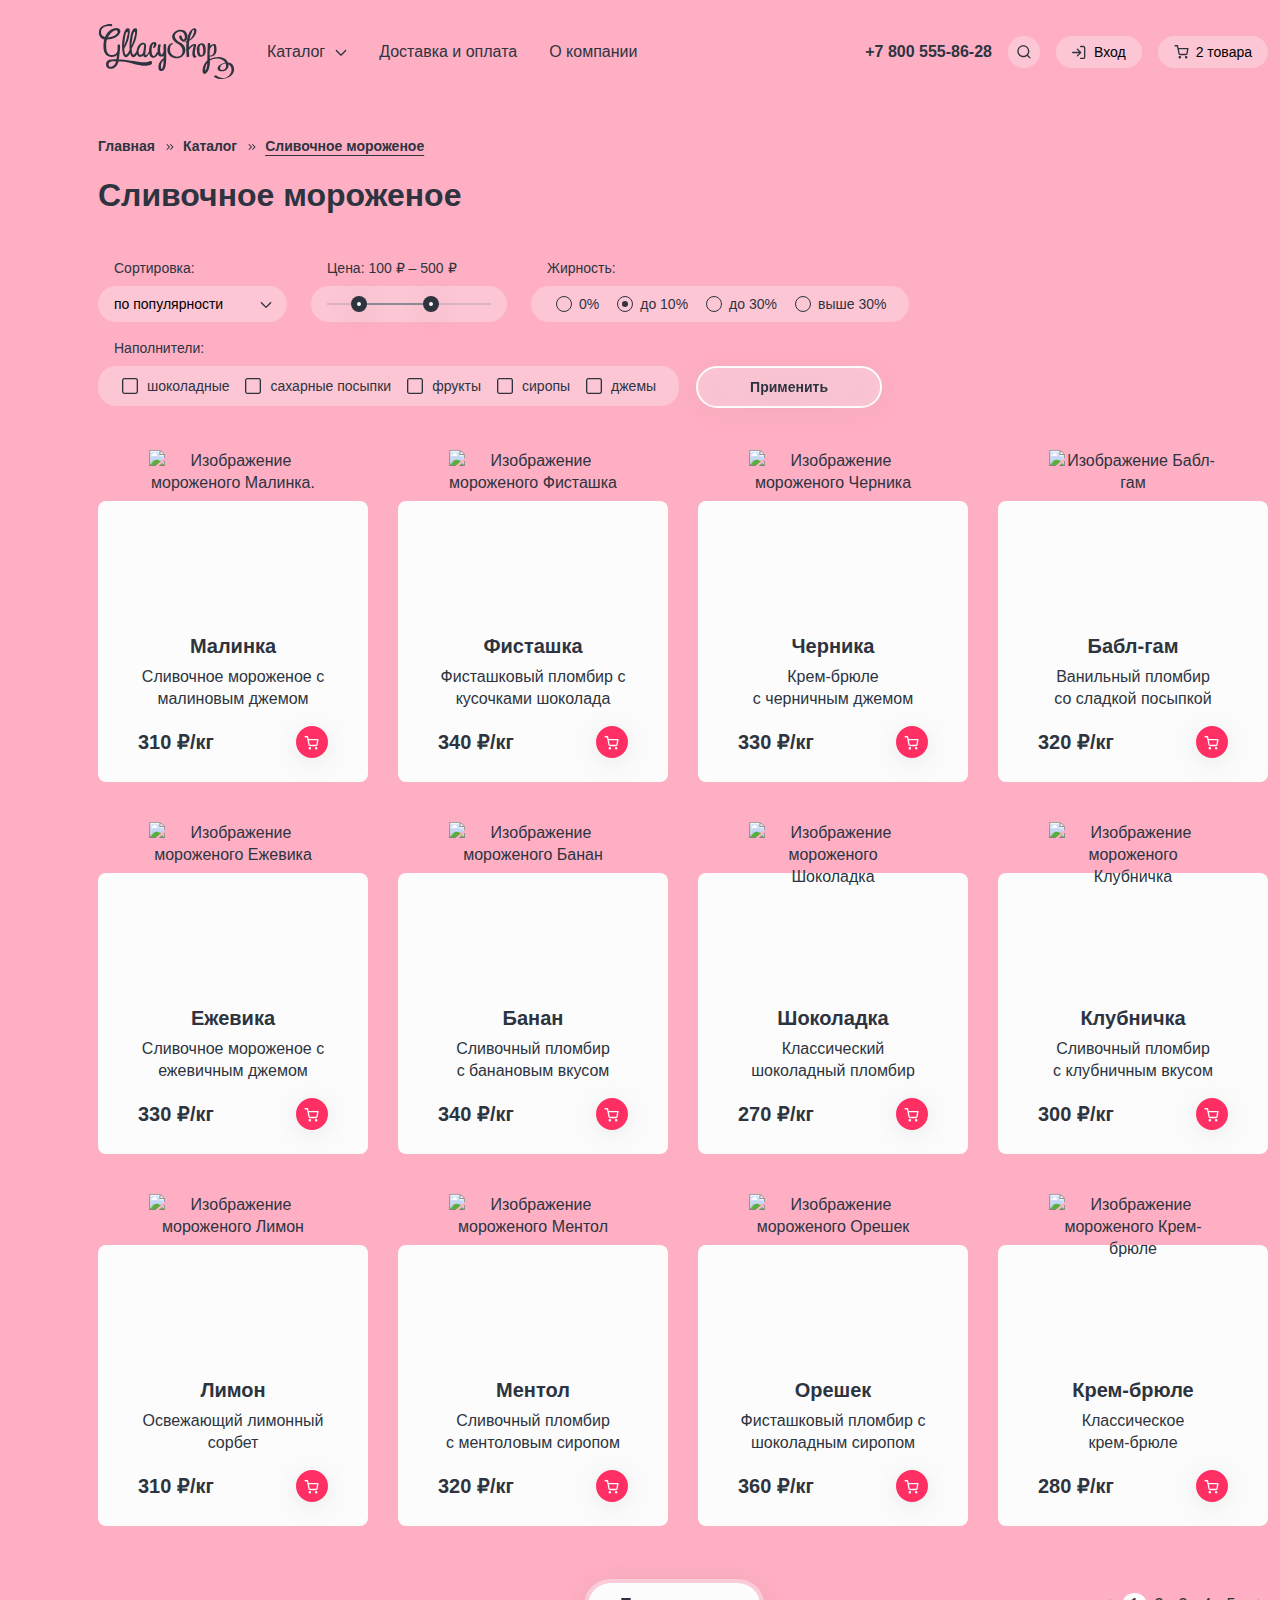
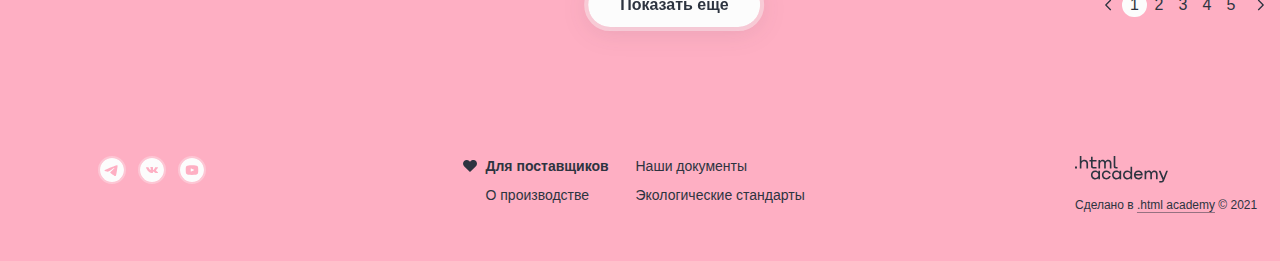
==== commit 3d1c6cbf: "background" ====
--- a/catalog.html
+++ b/catalog.html
@@ -22,7 +22,7 @@
       <header class="page-header inner-header">
         <nav class="header-navigation">
           <a class="logo-gllacy" href="index.html" aria-label="Переход на главную страницу магазина.">
-            <img class="logo-gllacy-picture" width="137" height="55" src="/images/header/logo-glaccy.svg"
+            <img class="logo-gllacy-picture" width="137" height="55" src="/images/svg/logo-glaccy.svg"
               alt="Логотип GlaccyShop">
           </a>
           <ul class="header-navigation-list">
@@ -296,7 +296,7 @@
                 <li class="fat-contains-item">
                   <label class="radio-label">
                     до 10%
-                    <input class="radio-input visually-hidden" type="radio" name="fat-contain" value="10%">
+                    <input class="radio-input visually-hidden" type="radio" name="fat-contain" value="10%" checked>
                     <span class="custom-radio"></span>
                   </label>
                 </li>
@@ -312,7 +312,7 @@
                 <li class="fat-contains-item">
                   <label class="radio-label">
                     выше 30%
-                    <input class="radio-input visually-hidden" type="radio" name="fat-contain" value="30%+" checked>
+                    <input class="radio-input visually-hidden" type="radio" name="fat-contain" value="30%+">
                     <span class="custom-radio"></span>
                   </label>
                 </li>
@@ -391,7 +391,7 @@
                 <span class="product-price">
                   310 ₽/кг
                 </span>
-                <button class="button add-to-cart" type="button"></button>
+                <button class="button add-to-cart" type="button" aria-label="Кнопка добавить в корзину."></button>
               </div>
             </li>
 
@@ -408,7 +408,7 @@
                 <span class="product-price">
                   340 ₽/кг
                 </span>
-                <button class="button add-to-cart" type="button"></button>
+                <button class="button add-to-cart" type="button" aria-label="Кнопка добавить в корзину."></button>
               </div>
             </li>
 
@@ -419,14 +419,14 @@
                 Черника
               </a>
               <p class="product-description">
-                Крем-брюле
+                Крем-брюле <br>
                 с черничным джемом
               </p>
               <div class="product-container">
                 <span class="product-price">
                   330 ₽/кг
                 </span>
-                <button class="button add-to-cart" type="button"></button>
+                <button class="button add-to-cart" type="button" aria-label="Кнопка добавить в корзину."></button>
               </div>
             </li>
 
@@ -437,14 +437,14 @@
                 Бабл-гам
               </a>
               <p class="product-description">
-                Ванильный пломбир
+                Ванильный пломбир <br>
                 со сладкой посыпкой
               </p>
               <div class="product-container">
                 <span class="product-price">
                   320 ₽/кг
                 </span>
-                <button class="button add-to-cart" type="button"></button>
+                <button class="button add-to-cart" type="button" aria-label="Кнопка добавить в корзину."></button>
               </div>
             </li>
 
@@ -461,7 +461,7 @@
                 <span class="product-price">
                   330 ₽/кг
                 </span>
-                <button class="button add-to-cart" type="button"></button>
+                <button class="button add-to-cart" type="button" aria-label="Кнопка добавить в корзину."></button>
               </div>
             </li>
 
@@ -472,14 +472,14 @@
                 Банан
               </a>
               <p class="product-description">
-                Сливочный пломбир
+                Сливочный пломбир <br>
                 с банановым вкусом
               </p>
               <div class="product-container">
                 <span class="product-price">
                   340 ₽/кг
                 </span>
-                <button class="button add-to-cart" type="button"></button>
+                <button class="button add-to-cart" type="button" aria-label="Кнопка добавить в корзину."></button>
               </div>
             </li>
 
@@ -496,7 +496,7 @@
                 <span class="product-price">
                   270 ₽/кг
                 </span>
-                <button class="button add-to-cart" type="button"></button>
+                <button class="button add-to-cart" type="button" aria-label="Кнопка добавить в корзину."></button>
               </div>
             </li>
 
@@ -507,14 +507,14 @@
                 Клубничка
               </a>
               <p class="product-description">
-                Сливочный пломбир
+                Сливочный пломбир <br>
                 с клубничным вкусом
               </p>
               <div class="product-container">
                 <span class="product-price">
                   300 ₽/кг
                 </span>
-                <button class="button add-to-cart" type="button"></button>
+                <button class="button add-to-cart" type="button" aria-label="Кнопка добавить в корзину."></button>
               </div>
             </li>
 
@@ -531,7 +531,7 @@
                 <span class="product-price">
                   310 ₽/кг
                 </span>
-                <button class="button add-to-cart" type="button"></button>
+                <button class="button add-to-cart" type="button" aria-label="Кнопка добавить в корзину."></button>
               </div>
             </li>
 
@@ -542,14 +542,14 @@
                 Ментол
               </a>
               <p class="product-description">
-                Сливочный пломбир
+                Сливочный пломбир <br>
                 с ментоловым сиропом
               </p>
               <div class="product-container">
                 <span class="product-price">
                   320 ₽/кг
                 </span>
-                <button class="button add-to-cart" type="button"></button>
+                <button class="button add-to-cart" type="button" aria-label="Кнопка добавить в корзину."></button>
               </div>
             </li>
 
@@ -566,7 +566,7 @@
                 <span class="product-price">
                   360 ₽/кг
                 </span>
-                <button class="button add-to-cart" type="button"></button>
+                <button class="button add-to-cart" type="button" aria-label="Кнопка добавить в корзину."></button>
               </div>
             </li>
 
@@ -577,13 +577,14 @@
                 Крем-брюле
               </a>
               <p class="product-description">
-                Классическое крем-брюле
+                Классическое <br>
+                крем-брюле
               </p>
               <div class="product-container">
                 <span class="product-price">
                   280 ₽/кг
                 </span>
-                <button class="button add-to-cart" type="button"></button>
+                <button class="button add-to-cart" type="button" aria-label="Кнопка добавить в корзину."></button>
               </div>
             </li>
           </ul>
--- a/styles/style.css
+++ b/styles/style.css
@@ -165,7 +165,10 @@
   padding: 14px 14px;
   border: 1px solid #b9b9b9;
   border-radius: 4px;
-  color: #2d3440;
+}
+
+.inputs::placeholder {
+  color: #b9b9b9;
 }
 
 .inputs:disabled {
@@ -221,9 +224,11 @@
 
 .page-header {
   display: flex;
+  padding: 24px 0;
+  margin-bottom: 21px;
   align-items: center;
   gap: 40px;
-  padding: 24px 0;
+
 }
 
 .header-navigation {
@@ -344,8 +349,8 @@
   content: "";
   width: 14px;
   height: 14px;
-  mask: url("../images/header/search-icon.svg");
-  -webkit-mask: url("../images/header/search-icon.svg");
+  mask: url("../images/svg/search-icon.svg");
+  -webkit-mask: url("../images/svg/search-icon.svg");
   background-color: #2d3440;
 }
 
@@ -374,8 +379,8 @@
   height: 14px;
   top: 9px;
   left: 16px;
-  mask: url("../images/header/login-icon.svg");
-  -webkit-mask: url("../images/header/login-icon.svg");
+  mask: url("../images/svg/login-icon.svg");
+  -webkit-mask: url("../images/svg/login-icon.svg");
   background-repeat: no-repeat;
   background-color: #2d3440;
 }
@@ -409,8 +414,8 @@
   height: 14px;
   top: 9px;
   left: 16px;
-  mask: url("../images/header/cart-icon.svg");
-  -webkit-mask: url("../images/header/cart-icon.svg");
+  mask: url("../images/svg/cart-icon.svg");
+  -webkit-mask: url("../images/svg/cart-icon.svg");
   background-repeat: no-repeat;
   background-color: #2d3440;
 }
@@ -451,8 +456,8 @@
   height: 7px;
   top: 15px;
   right: 16px;
-  mask: url("../images/header/arrow.svg");
-  -webkit-mask: url("../images/header/arrow.svg");
+  mask: url("../images/svg/arrow.svg");
+  -webkit-mask: url("../images/svg/arrow.svg");
   background-repeat: no-repeat;
   background-color: #2d3440;
 }
@@ -480,23 +485,21 @@
   display: none;
   position: absolute;
   content: "";
-  padding: 16px 13px 14px 16px;
+  margin-top: 8px;
+  margin-left: 2px;
+  padding: 8px 0;
   list-style: none;
   background-color: #fcfcfc;
-  border-radius: 8px;
+  border-radius: 4px;
   font-size: 14px;
   line-height: 20px;
   z-index: 1;
   filter: drop-shadow(0 8px 16px rgba(45, 52, 64, 0.12));
 }
 
-.subcatalog-item:not(:last-child) {
+.subcatalog-item:first-child {
+  position: relative;
   margin-bottom: 12px;
-}
-
-.subcatalog-item:first-child {
-  position: relative;
-  margin-bottom: 22px;
 }
 
 .subcatalog-new {
@@ -508,19 +511,33 @@
   content: "";
   width: 103px;
   height: 1px;
-  left: 0;
-  bottom: -12px;
+  left: 16px;
+  bottom: -8px;
   background-color: #b9b9b9;
 }
 
 .subcatalog-link {
+  display: block;
+  position: relative;
   color: inherit;
   text-decoration: none;
-  padding: 6px 0;
-}
-
-.subcatalog-link:hover {
+  padding: 6px 13px 6px 16px;
+}
+
+.subcatalog-link:hover::after {
+  z-index: -1;
+  position: absolute;
+  content: "";
+  width: 135px;
+  height: 100%;
+  left: 0;
+  top: 0;
   background-color: #ffcbd8;
+}
+
+.subcatalog-link:focus {
+  outline: 2px solid #2d3440;
+  outline-offset: -2px;
 }
 
 .subcatalog-link:active {
@@ -532,6 +549,7 @@
   color: #fcfcfc;
 }
 
+
 /* Pop-Overs */
 
 .pop-over-container {
@@ -546,6 +564,10 @@
 }
 
 .search-container {
+  width: 356px;
+  right: -100px;
+  top: 38px;
+  right: 0;
   position: absolute;
   display: none;
   filter: drop-shadow(0 8px 16px rgba(45, 52, 64, 0.12));
@@ -553,21 +575,59 @@
 
 .search-item:focus-within .search-container {
   display: block;
-  position: absolute;
-  top: 50px;
-  left: 0;
 }
 
 .search {
-  width: 356px;
   min-height: 96px;
-  padding: 24px 16px;
+  padding: 25px 16px 25px 16px;
+}
+
+.search-input::-webkit-search-decoration,
+.search-input::-webkit-search-cancel-button,
+.search-input::-webkit-search-results-button,
+.search-input::-webkit-search-results-decoration {
+  appearance: none;
 }
 
 .search-input {
   width: 100%;
 }
 
+.search-text-delete {
+  display: none;
+  border: none;
+  background-color: transparent;
+  padding: 3px;
+  width: 16px;
+  height: 16px;
+  top: 40px;
+  right: 29px;
+  position: absolute;
+  background-image: url("../images/svg/cross.svg");
+  background-repeat: no-repeat;
+  background-position: center;
+  opacity: 0.4;
+  z-index: 1;
+}
+
+.search-input:not(:placeholder-shown) + .search-text-delete {
+  display: block;
+}
+
+.search-text-delete:hover {
+  opacity: 1;
+}
+
+.search-text-delete:focus {
+  opacity: 1;
+  border: 1px solid #2d3440;
+}
+
+.search-text-delete:active {
+  border: none;
+  opacity: 0.6;
+}
+
 /* Login Pop Over */
 
 .login-item {
@@ -579,15 +639,14 @@
   width: 420px;
   position: absolute;
   display: none;
-  padding: 48px;
+  padding: 48px 48px 50px 48px;
+  top: 41px;
+  right: 0;
   filter: drop-shadow(0 15px 40px rgba(45, 52, 64, 0.12));
 }
 
 .login-item:focus-within .login-container {
   display: block;
-  position: absolute;
-  top: 50px;
-  right: 0;
 }
 
 .login-form {
@@ -597,7 +656,7 @@
 
 .login-form-title {
   margin: 0;
-  margin-bottom: 32px;
+  margin-bottom: 30px;
   font-weight: 700;
   font-size: 24px;
   line-height: 30px;
@@ -606,7 +665,7 @@
 .email-input,
 .password-input {
   width: 100%;
-  margin-bottom: 16px;
+  margin-bottom: 13px;
 }
 
 .login-form input:last-of-type {
@@ -615,7 +674,7 @@
 
 .login-submit-button {
   align-self: flex-start;
-  margin-right: 19px;
+  margin-right: 23px;
 }
 
 .login-links-container {
@@ -679,7 +738,7 @@
 }
 
 .not-empty-cart .cart-pop-over {
-  width: 420px;
+  min-width: 441px;
   padding: 48px;
 }
 
@@ -749,7 +808,8 @@
 }
 
 .cart-product-price {
-  margin: auto;
+  margin-right: 66px;
+  margin-left: auto;
   align-self: center;
 }
 
@@ -760,7 +820,7 @@
   top: 0;
   right: 0;
   transform: translateY(100%);
-  background-image: url("../images/header/cross.svg");
+  background-image: url("../images/svg/cross.svg");
   background-repeat: no-repeat;
   background-position: center;
 }
@@ -768,7 +828,7 @@
 .apply-button-and-price {
   margin-top: 32px;
   display: flex;
-  justify-content: space-between;
+  gap: 32px;
   flex-wrap: wrap;
   align-items: center;
 }
@@ -778,21 +838,20 @@
 /* Slider */
 
 .slider {
-  margin-bottom: 80px;
+  margin-bottom: 78px;
 }
 
 .slider-list {
   display: flex;
-  align-items: center;
-  gap: 30px;
-  margin: 0;
-  margin-bottom: 5px;
+  overflow: hidden;
+  gap: 44px;
+  margin: 0;
   padding: 0;
+  margin-bottom: 2px;
 }
 
 .slider-container {
   position: relative;
-  overflow: hidden;
 }
 
 .slider-item {
@@ -801,6 +860,8 @@
 }
 
 .slider-item:not(.current-slider) {
+  opacity: 0.4;
+  margin-top: 160px;
   width: 100px;
   height: 150px;
 }
@@ -820,7 +881,8 @@
 .current-slider .slide-description {
   display: block;
   width: 470px;
-  margin: 136px 0 0 70px;
+  margin: 115px 0 0 62px;
+  padding: 0 8px 0 9px;
 }
 
 .slide-description-title {
@@ -854,8 +916,8 @@
   position: absolute;
   content: "";
   width: 327px;
-  height: 327px;
-  transform: translateY(104px);
+  height: 312px;
+  transform: translateY(100px);
   background-color: rgba(252, 252, 252, 0.3);
   border-radius: 50%;
   z-index: -1;
@@ -879,8 +941,8 @@
   padding: 0;
   width: 363px;
   position: absolute;
-  top: 258px;
-  left: 535px;
+  top: 237px;
+  left: 527px;
   list-style: none;
   display: flex;
   flex-wrap: wrap;
@@ -905,8 +967,8 @@
   height: 16px;
   content: "";
   background-color: #fcfcfc;
-  -webkit-mask: url("../images/slider/slider-arrow.svg");
-  mask: url("../images/slider/slider-arrow.svg");
+  -webkit-mask: url("../images/svg/slider-arrow.svg");
+  mask: url("../images/svg/slider-arrow.svg");
 }
 
 .button-next-slide::before {
@@ -915,8 +977,8 @@
   height: 16px;
   content: "";
   background-color: #fcfcfc;
-  -webkit-mask: url("../images/slider/slider-arrow.svg");
-  mask: url("../images/slider/slider-arrow.svg");
+  -webkit-mask: url("../images/svg/slider-arrow.svg");
+  mask: url("../images/svg/slider-arrow.svg");
   transform: rotate(180deg);
 }
 
@@ -960,6 +1022,7 @@
   padding: 0;
   display: flex;
   flex-wrap: wrap;
+  align-items: flex-end;
   gap: 8px;
   list-style: none;
 }
@@ -996,7 +1059,7 @@
   list-style: none;
   display: flex;
   flex-wrap: wrap;
-  gap: 20px;
+  gap: 12px;
 }
 
 .socials-link {
@@ -1028,18 +1091,18 @@
 }
 
 .socials-link-telegram::before {
-  -webkit-mask: url("../images/socials/telegram.svg");
-  mask: url("../images/socials/telegram.svg");
+  -webkit-mask: url("../images/svg/telegram.svg");
+  mask: url("../images/svg/telegram.svg");
 }
 
 .socials-link-vk::before {
-  -webkit-mask: url("../images/socials/vk.svg");
-  mask: url("../images/socials/vk.svg");
+  -webkit-mask: url("../images/svg/vk.svg");
+  mask: url("../images/svg/vk.svg");
 }
 
 .socials-link-youtube::before {
-  -webkit-mask: url("../images/socials/youtube.svg");
-  mask: url("../images/socials/youtube.svg");
+  -webkit-mask: url("../images/svg/youtube.svg");
+  mask: url("../images/svg/youtube.svg");
 }
 
 .socials-link:hover::after {
@@ -1056,7 +1119,7 @@
 }
 
 .socials-link:active {
-  border: 2px solid transparent;
+  border: 2px solid rgba(252, 252, 252, 0.2);
   outline: none;
 }
 
@@ -1093,7 +1156,7 @@
 .gifts-item {
   position: relative;
   width: 570px;
-  padding: 36px 217px 36px 36px;
+  padding: 36px 228px 36px 36px;
   border-radius: 16px;
   background-color: #ff7799;
 }
@@ -1155,7 +1218,8 @@
   list-style: none;
   display: grid;
   grid-template-columns: repeat(4, 1fr);
-  gap: 30px;
+  column-gap: 30px;
+  row-gap: 40px;
 }
 
 .catalog-item {
@@ -1196,13 +1260,21 @@
 
 .product-description {
   margin: 0;
-  margin-bottom: 20px;
+  margin-bottom: 16px;
 }
 
 .product-container {
   width: 190px;
   display: flex;
   justify-content: space-between;
+  margin-top: auto;
+}
+
+.product-price {
+  align-self: center;
+  font-weight: 700;
+  font-size: 20px;
+  line-height: 24px;
 }
 
 .add-to-cart {
@@ -1225,8 +1297,8 @@
   top: 50%;
   left: 50%;
   transform: translate(-50%, -50%);
-  -webkit-mask: url("../images/catalog/cart.svg");
-  mask: url("../images/catalog/cart.svg");
+  -webkit-mask: url("../images/svg/cart.svg");
+  mask: url("../images/svg/cart.svg");
 }
 
 .add-to-cart:hover {
@@ -1270,7 +1342,7 @@
   position: relative;
   margin-bottom: 80px;
   padding: 80px 64px;
-  background-image: url("../images/index/about-us-background.png");
+  background-image: url("../images/background/about-us-background.png");
   background-repeat: no-repeat;
   background-size: cover;
   border-radius: 16px;
@@ -1312,6 +1384,10 @@
   line-height: 22px;
 }
 
+.features-cow {
+  padding-right: 15px;
+}
+
 .features-item::before {
   position: absolute;
   content: "";
@@ -1322,19 +1398,19 @@
 }
 
 .features-ice-cream::before {
-  background-image: url("../images/index/ice-cream.svg");
+  background-image: url("../images/svg/ice-cream.svg");
 }
 
 .features-cow::before {
-  background-image: url("../images/index/cow.svg");
+  background-image: url("../images/svg/cow.svg");
 }
 
 .features-leaf::before {
-  background-image: url("../images/index/leaf.svg");
+  background-image: url("../images/svg/leaf.svg");
 }
 
 .features-thermometer::before {
-  background-image: url("../images/index/thermometer.svg");
+  background-image: url("../images/svg/thermometer.svg");
 }
 
 /* Article and Subscription */
@@ -1349,7 +1425,7 @@
 .glaccy-blog {
   width: 570px;
   padding: 32px 235px 67px 32px;
-  background-image: url("../images/index/blog-background.png");
+  background-image: url("../images/background/blog-background.png");
   background-repeat: no-repeat;
   background-position: top;
   background-color: #ffffff;
@@ -1380,7 +1456,7 @@
   font-weight: 400;
   font-size: 16px;
   line-height: 20px;
-  margin-bottom: 12px;
+  margin-bottom: 15px;
 }
 
 .glaccy-blog-text {
@@ -1393,8 +1469,8 @@
 .subscription-form-container {
   position: relative;
   width: 570px;
-  padding: 32px;
-  background-image: url("../images/index/subscribe-background.png");
+  padding: 33px;
+  background-image: url("../images/background/subscribe-background.png");
   background-repeat: no-repeat;
   background-position: center;
   background-size: cover;
@@ -1427,9 +1503,11 @@
 }
 
 .subscription-input {
+  padding-bottom: 11px;
+  padding-right: 10px;
   flex-grow: 1;
   min-width: 200px;
-  margin-right: 16px;
+  margin-right: 20px;
 }
 
 /* Home Delivery */
@@ -1440,12 +1518,12 @@
   gap: 135px;
   padding: 64px 64px 64px 100px;
   margin-bottom: 80px;
-  background-image: url("../images/index/delivery-background.jpg");
+  background-image: url("../images/background/delivery-background.jpg");
   background-repeat: no-repeat;
   background-size: cover;
   background-position: left top;
   background-color: #fcfcfc;
-  border-radius: 26px;
+  border-radius: 16px;
 }
 
 .home-delivery-container {
@@ -1480,7 +1558,8 @@
 
 .delivery-form-text {
   margin: 0;
-  margin-bottom: 28px;
+  margin-bottom: 31px;
+  padding-right: 27px;
   color: #565c66;
   font-weight: 400;
   font-size: 16px;
@@ -1522,7 +1601,7 @@
 .address-container {
   grid-column: 1/-1;
   display: flex;
-  margin-bottom: 32px;
+  margin-bottom: 30px;
   flex-direction: column;
   gap: 8px;
 }
@@ -1556,7 +1635,7 @@
   height: 14px;
   top: 3px;
   right: -20px;
-  background-image: url("../images/index/tooltip-info.svg");
+  background-image: url("../images/svg/tooltip-info.svg");
   background-repeat: no-repeat;
   background-position: center;
 }
@@ -1579,22 +1658,15 @@
 
 .tooltip-text::before {
   position: absolute;
-  top: 23%;
-  left: -4%;
+  top: 11px;
+  left: -6.5px;
   content: "";
   width: 12px;
   height: 12px;
-  border: 1px solid #b9b9b9;
+  border: 1px solid #d6cccc;
   transform: rotate(45deg);
-}
-
-.tooltip-text::after {
-  position: absolute;
-  top: 9px;
-  left: -1px;
-  content: "";
-  width: 9px;
-  height: 16px;
+  border-top-color: transparent;
+  border-right-color: transparent;
   background-color: #fcfcfc;
 }
 
@@ -1626,10 +1698,13 @@
   top: 9px;
   left: -6px;
   content: "";
-  width: 12px;
-  height: 12px;
-  border: 1px solid #b9b9b9;
+  width: 11px;
+  height: 11px;
+  border: 1px solid #d6cccc;
   transform: rotate(45deg);
+  border-top-color: transparent;
+  border-right-color: transparent;
+  background-color: #fcfcfc;
 }
 
 /* Section Address */
@@ -1638,15 +1713,16 @@
   display: flex;
   padding: 64px;
   border-radius: 16px;
-  background-image: url("../images/index/address-background.jpg");
+  background-image: url("../images/background/address-background.jpg");
   background-repeat: no-repeat;
-  background-size: cover;
+  background-size: 100%;
+  background-position: 0 -95px;
 }
 
 .section-address-container {
   background-color: #fcfcfc;
   border-radius: 8px;
-  padding: 40px 40px 42px 40px;
+  padding: 40px 42px 42px 40px;
   filter: drop-shadow (0 8px 16px rgba(45, 52, 64, 0.12));
 }
 
@@ -1701,7 +1777,7 @@
 /* Catalog */
 
 .inner-header {
-  margin-bottom: 32px;
+  margin-bottom: 33px;
 }
 
 .breadcrumbs-and-title {
@@ -1739,7 +1815,7 @@
   width: 12px;
   height: 12px;
   transform: translate(21px, 5px);
-  background-image: url("../images/catalog/breadcrumbs-arrows.svg");
+  background-image: url("../images/svg/breadcrumbs-arrows.svg");
   background-repeat: no-repeat;
   background-position: center;
 }
@@ -1752,7 +1828,20 @@
 
 .breadcrumbs-link.current {
   text-decoration: underline;
-  text-underline-offset: 5px;
+  text-underline-offset: 4px;
+}
+
+.breadcrumbs-link:hover {
+  opacity: 0.6;
+}
+
+.breadcrumbs-link:focus {
+  outline: 2px solid #2d3440;
+}
+
+.breadcrumbs-link:active {
+  opacity: 0.3;
+  outline: none;
 }
 
 /* Filter Form */
@@ -1770,18 +1859,28 @@
 .fieldset-checkbox {
   padding: 0;
   margin: 0;
+  margin-right: 24px;
   border: none;
+}
+
+.fieldset-checkbox {
+  margin-right: 16px;
 }
 
 .fieldset-title {
   margin-bottom: 8px;
+  padding-left: 16px;
 }
 
 .catalog-filter-form {
   display: flex;
   flex-wrap: wrap;
-  gap: 24px;
+  row-gap: 16px;
   align-items: center;
+}
+
+.fieldset-title {
+  max-width: 155px;
 }
 
 .catalog-select {
@@ -1794,9 +1893,9 @@
   font-weight: 400;
   font-size: 14px;
   line-height: 20px;
-  background-image: url("../images/catalog/arrow-down.svg");
+  background-image: url("../images/svg/arrow-down.svg");
   background-repeat: no-repeat;
-  background-position: 165px 50%;
+  background-position: right 13px center;
 }
 
 .catalog-select:hover {
@@ -1826,15 +1925,14 @@
   left: 16px;
   top: 17px;
   height: 2px;
-  background-color: #565c66;
-  opacity: 0.3;
+  background-color: rgba(86, 92, 102, 0.3);
   z-index: -1;
 }
 
 .range-scale::after {
   content: "";
   position: absolute;
-  width: 60px;
+  width: 70px;
   left: 45px;
   top: 17px;
   height: 2px;
@@ -1864,11 +1962,11 @@
 }
 
 .range-scale-to {
-  transform: translateX(60px);
+  transform: translateX(80px);
 }
 
 .range-scale-from {
-  transform: translateX(20px);
+  transform: translateX(24px);
 }
 
 .range-toggle:hover {
@@ -1903,7 +2001,7 @@
   flex-wrap: wrap;
   gap: 16px;
   margin: 0;
-  padding: 8px 24px;
+  padding: 8px 23px;
   list-style: none;
   border-radius: 18px;
   background-color: rgba(252, 252, 252, 0.3);
@@ -1911,7 +2009,7 @@
 
 .radio-label {
   display: flex;
-  padding-left: 24px;
+  padding-left: 25px;
   position: relative;
 }
 
@@ -1919,8 +2017,8 @@
   position: absolute;
   width: 16px;
   height: 16px;
-  top: 0;
-  left: 0;
+  top: 2px;
+  left: 2px;
   display: flex;
   align-items: center;
   justify-content: center;
@@ -1946,6 +2044,11 @@
   border-radius: 50%;
 }
 
+.radio-input:focus + .custom-radio {
+  outline: #2d3440 2px solid;
+  outline-offset: 1px;
+}
+
 .radio-input:hover + .custom-radio::before {
   border: 1.5px solid #fcfcfc;
 }
@@ -1970,10 +2073,11 @@
 
 .fillers-list {
   display: flex;
-  flex-wrap: wrpa;
-  gap: 16px;
-  margin: 0;
-  padding: 8px 24px;
+  flex-wrap: wrap;
+  gap: 15px;
+  margin: 0;
+  margin-right: 3px;
+  padding: 10px 23px;
   list-style: none;
   border-radius: 18px;
   background-color: rgba(252, 252, 252, 0.3);
@@ -1982,7 +2086,7 @@
 .checkbox-label {
   display: flex;
   position: relative;
-  padding-left: 24px;
+  padding-left: 26px;
 }
 
 .custom-checkbox::before {
@@ -1990,32 +2094,31 @@
   position: absolute;
   width: 16px;
   height: 16px;
+  top: 2px;
+  left: 1px;
+  -webkit-mask: url("../images/svg/checkbox-empty.svg");
+  mask: url("../images/svg/checkbox-empty.svg");
+  background-color: #2d3440;
+}
+
+.checkbox-input:checked + .custom-checkbox::before {
+  -webkit-mask: url("../images/svg/checkbox-checked.svg");
+  mask: url("../images/svg/checkbox-checked.svg");
+  background-color: #2d3440;
+}
+
+.checkbox-input:hover + .custom-checkbox::before {
+  background-color: #fcfcfc;
+}
+
+.checkbox-input:focus + .custom-checkbox::after {
+  position: absolute;
+  left: 0;
   top: 0;
-  left: 0;
-  -webkit-mask: url("../images/catalog/checkbox-empty.svg");
-  mask: url("../images/catalog/checkbox-empty.svg");
-  background-color: #2d3440;
-}
-
-.checkbox-input:checked + .custom-checkbox::before {
-  -webkit-mask: url("../images/catalog/checkbox-checked.svg");
-  mask: url("../images/catalog/checkbox-checked.svg");
-  background-color: #2d3440;
-}
-
-.checkbox-input:hover + .custom-checkbox::before {
-  background-color: #fcfcfc;
-}
-
-.checkbox-input:focus + .custom-checkbox::after {
-  position: absolute;
-  left: -1px;
-  top: -1px;
-  content: "";
-  width: 18px;
-  height: 18px;
+  content: "";
+  width: 19px;
+  height: 19px;
   outline: 2px solid #2d3440;
-  border-radius: 2px;
 }
 
 .checkbox-input:disabled {
@@ -2029,13 +2132,16 @@
 /* Filter Button */
 
 .filter-button {
-  padding: 8px 52px;
+  padding: 9px 52px 9px 52px;
   align-self: flex-end;
   border-radius: 20px;
   background-color: rgba(252, 252, 252, 0.3);
   outline: 2px solid #fcfcfc;
   color: inherit;
   box-shadow: none;
+  font-weight: 700;
+  font-size: 14px;
+  line-height: 20px;
 }
 
 .filter-button:hover {
@@ -2061,23 +2167,25 @@
 /* Catalog */
 
 .catalog-products {
-  margin-bottom: 16px;
+  margin-bottom: 14px;
 }
 
 /* Catalog Pagination */
 
 .catalog-pagination {
   display: flex;
-  padding: 41px 0;
+  padding: 43px 0;
+  margin-bottom: 40px;
 }
 
 .button-load-more {
+  align-self: flex-start;
   margin-left: 50%;
-  transform: translateX(-50%);
+  transform: translateX(-55%);
   padding: 12px 32px;
   border-radius: 26px;
-  background-color: rgba(255, 255, 255, 0.3);
-  outline: 4px solid #fcfcfc;
+  background-color: #fcfcfc;
+  outline: 4px solid rgba(252, 252, 252, 0.4);
   color: inherit;
 }
 
@@ -2103,19 +2211,20 @@
 }
 
 .pagination-list {
-  max-width: 185px;
   display: flex;
   flex-wrap: wrap;
   align-items: center;
-  gap: 5px;
   margin: 0;
   margin-left: auto;
   padding: 0;
   list-style: none;
   text-align: center;
+  font-size: 16px;
+  line-height: 20px;
 }
 
 .pagination-link {
+  padding: 2px 7px;
   display: block;
   min-width: 24px;
   height: 24px;
@@ -2124,19 +2233,18 @@
 }
 
 .pagination-link:hover {
-  border-radius: 50%;
+  border-radius: 50px;
   background-color: rgba(252, 252, 252, 0.5);
 }
 
-
 .pagination-link:focus {
-  border-radius: 50%;
+  border-radius: 50px;
   background-color: rgba(252, 252, 252, 0.3);
   outline: 1px solid #2d3440;
 }
 
 .pagination-link:active {
-  border-radius: 50%;
+  border-radius: 50px;
   background-color: rgba(252, 252, 252, 0.5);
   outline: 1px solid #fcfcfc;
 }
@@ -2151,6 +2259,7 @@
 }
 
 .pagination-button {
+  padding: 2px 7px;
   display: block;
   width: 16px;
   height: 16px;
@@ -2162,30 +2271,29 @@
 
 
 .pagination-button:hover {
-  border-radius: 50%;
-  background-color: rgba(252, 252, 252, 0.5);
+  opacity: 0.6;
 }
 
 .pagination-button:focus {
   border-radius: 50%;
   background-color: rgba(252, 252, 252, 0.3);
-  border: 2px solid #2d3440;
-  outline: none;
+  outline: 2px solid #2d3440;
 }
 
 .pagination-button:active {
-  border-radius: 50%;
-  background-color: rgba(252, 252, 252, 0.5);
-  border: 2px solid #fcfcfc;
+  opacity: 0.3;
 }
 
 .pagination-button-next {
-  background-image: url("../images/catalog/arrow.svg");
+  transform: rotate(-90deg);
+  margin-left: 9px;
+  background-image: url("../images/svg/arrow.svg");
 }
 
 .pagination-button-previous {
-  background-image: url("../images/catalog/arrow.svg");
-  transform: rotate(180deg);
+  margin-right: 5px;
+  background-image: url("../images/svg/arrow.svg");
+  transform: rotate(90deg);
 }
 
 /* Footer */
@@ -2194,8 +2302,7 @@
   margin-top: auto;
   display: flex;
   flex-wrap: wrap;
-  justify-content: space-between;
-  padding: 48px 0;
+  padding: 46px 0 48px 0;
 }
 
 .page-footer-socials,
@@ -2208,11 +2315,11 @@
 .footer-navigation-list {
   width: 356px;
   margin: 0;
+  margin-left: auto;
   padding: 0;
-  padding-left: 24px;
+  padding-left: 23px;
   display: grid;
-  grid-template-columns: 174px 187px;
-  row-gap: 8px;
+  grid-template-columns: 150px 187px;
   list-style: none;
   font-weight: 400;
   font-size: 14px;
@@ -2234,7 +2341,7 @@
   top: 50%;
   left: -24px;
   transform: translateY(-50%);
-  background-image: url("../images/footer/heart.svg");
+  background-image: url("../images/svg/heart.svg");
   background-repeat: no-repeat;
   background-position: center;
 }
@@ -2244,17 +2351,58 @@
   color: inherit;
 }
 
+.footer-navigation-link:hover {
+  opacity: 0.6;
+}
+
+.footer-navigation-link:focus {
+  outline: 2px solid #2d3440;
+}
+
+.footer-navigation-link:active {
+  outline: none;
+  opacity: 0.3;
+}
+
 /* Logo */
 
 .footer-logo-container {
+  margin-left: auto;
   width: 193px;
 }
 
 .footer-logo-link {
+  position: relative;
+  text-decoration: none;
   width: 93px;
   height: 27px;
+  margin-bottom: 14px;
   display: block;
-  background-image: url("../images/footer/logo-htmlacademy.svg");
+}
+
+.footer-logo-link::before {
+  z-index: 1;
+  position: absolute;
+  content: "";
+  width: 100%;
+  height: 100%;
+  background-color: #2d3440;
+  -webkit-mask: url("../images/svg/logo-htmlacademy.svg");
+  mask: url("../images/svg/logo-htmlacademy.svg");
+}
+
+.footer-logo-link:hover:before {
+  background-color: #fcfcfc;
+}
+
+.footer-logo-link:focus {
+  outline: 2px solid #2d3440;
+  outline-offset: 2px;
+}
+
+.footer-logo-link:active {
+  opacity: 0.3;
+  outline: none;
 }
 
 .footer-logo-text {
@@ -2262,6 +2410,26 @@
   font-weight: 400;
   font-size: 12px;
   line-height: 16px;
+}
+
+.footer-logo-text a:hover {
+  opacity: 0.6;
+}
+
+.footer-logo-text a:focus {
+  outline: 2px solid #2d3440;
+  text-decoration: none;
+}
+
+.footer-logo-text a:active {
+  outline: none;
+  opacity: 0.3;
+}
+
+.footer-logo-text a {
+  text-decoration-color: rgba(45, 52, 64, 0.5);
+  text-underline-offset: 3px;
+  color: #2d3440;
 }
 
 /* Modal Window*/
@@ -2286,7 +2454,7 @@
   position: relative;
   width: 570px;
   margin: auto;
-  padding: 64px;
+  padding: 64px 64px 65px 64px;
   border-radius: 8px;
   background-color: #fcfcfc;
   filter: drop-shadow(0 15px 40px rgba(45, 52, 64, 0.12));
@@ -2305,13 +2473,26 @@
   border: none;
   background-color: transparent;
   position: absolute;
-  top: 36px;
-  right: 36px;
+  top: 25px;
+  right: 25px;
   width: 32px;
   height: 32px;
-  background-image: url("../images/index/modal-window-cross.svg");
+  background-image: url("../images/svg/modal-window-cross.svg");
   background-repeat: no-repeat;
   background-position: center;
+}
+
+.modal-window-close-button:hover {
+  opacity: 0.6;
+}
+
+.modal-window-close-button:focus {
+  border: 2px solid #2d3440;
+}
+
+.modal-window-close-button:active {
+  opacity: 0.3;
+  border: none;
 }
 
 .modal-window-form {
@@ -2322,12 +2503,19 @@
 .free-form-text {
   height: 149px;
   resize: none;
-  margin-bottom: 32px;
+  margin-bottom: 16px;
 }
 
 .modal-window-button {
   justify-self: end;
 }
+
+.modal-name-input,
+.modal-email-input {
+  padding: 13px 0 13px 16px;
+}
+
+/* Button Is Loading */
 
 @keyframes loading {
   0% {
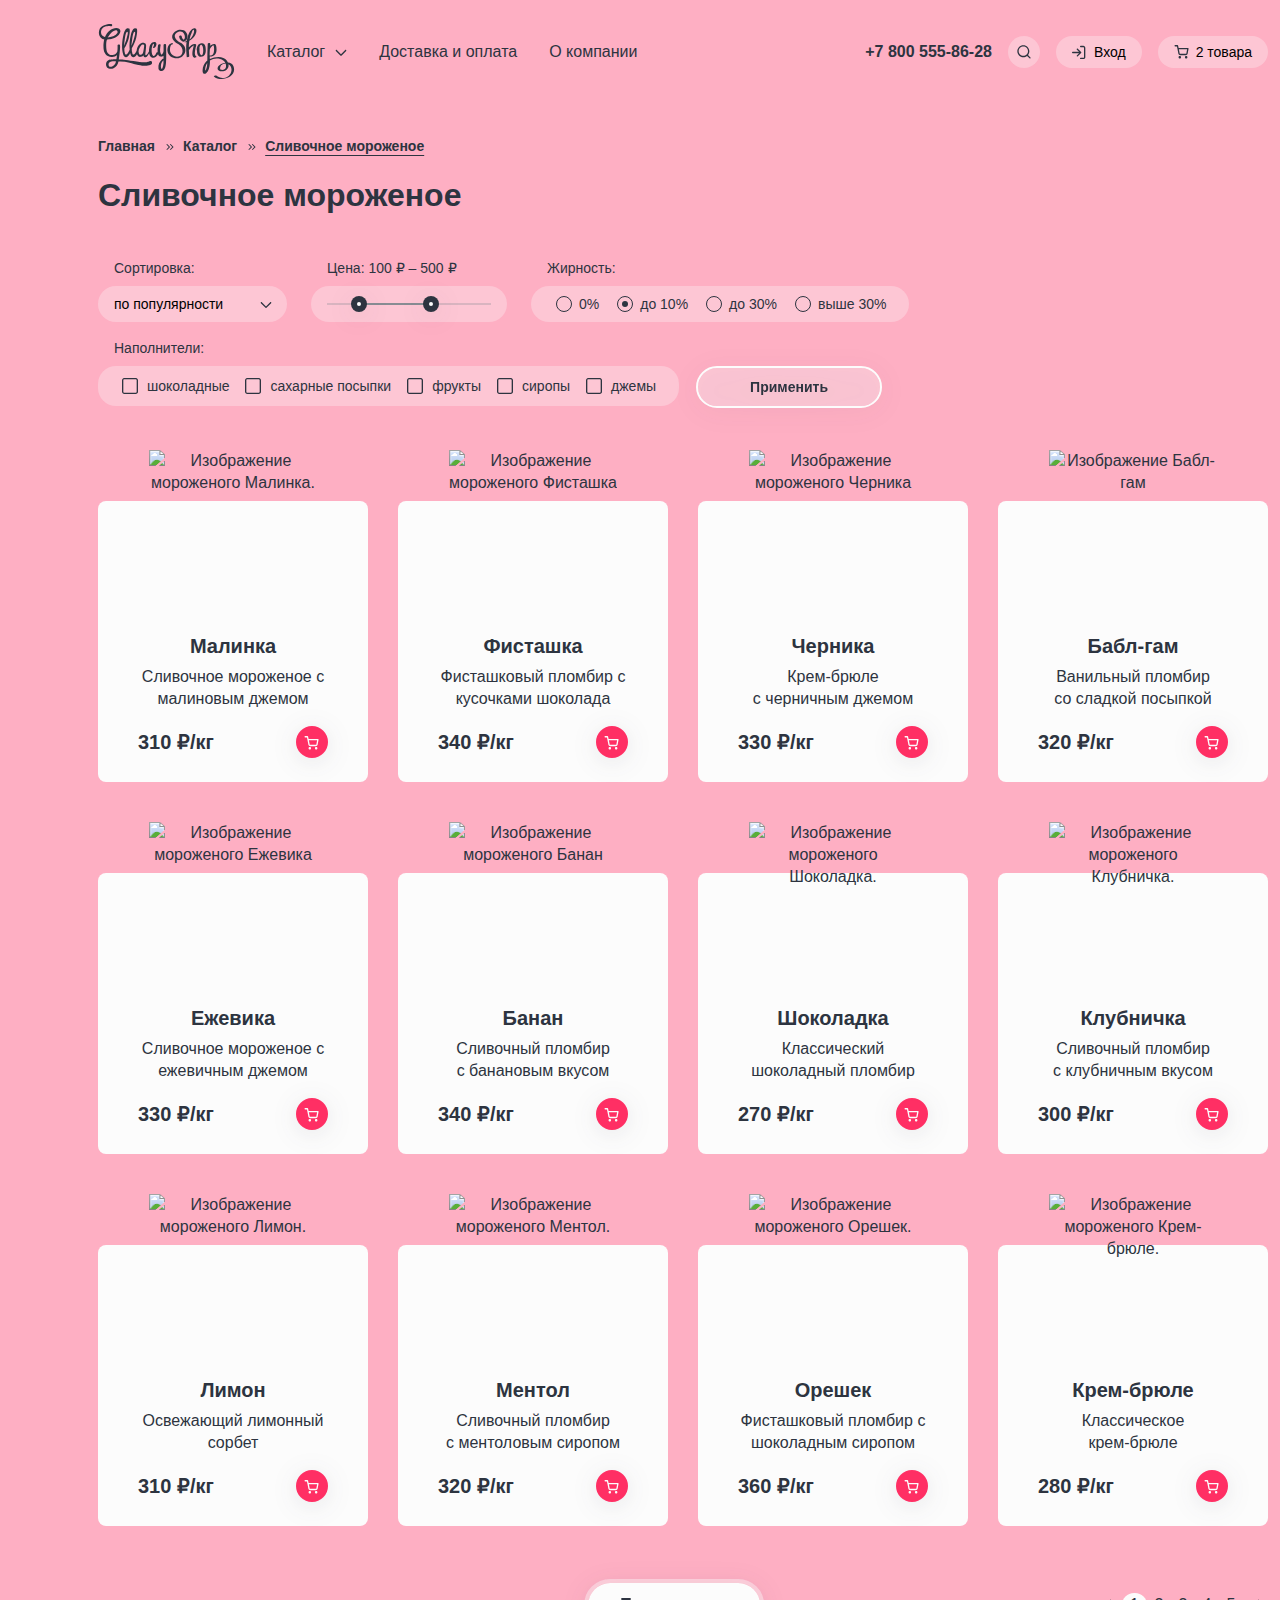
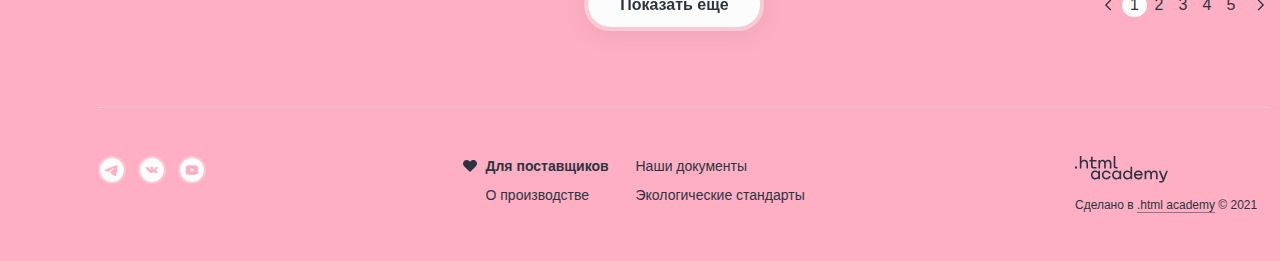
==== commit b10ebe67: "color" ====
--- a/catalog.html
+++ b/catalog.html
@@ -23,7 +23,7 @@
         <nav class="header-navigation">
           <a class="logo-gllacy" href="index.html" aria-label="Переход на главную страницу магазина.">
             <img class="logo-gllacy-picture" width="137" height="55" src="/images/svg/logo-glaccy.svg"
-              alt="Логотип GlaccyShop">
+              alt="Логотип GlaccyShop.">
           </a>
           <ul class="header-navigation-list">
             <li class="header-navigation-item">
@@ -110,9 +110,9 @@
 
                   <form class="login-form" action="https://echo.htmlacademy.ru/" method="get">
                     <input class="email-input inputs" type="text" name="email" value="email@example.com"
-                      aria-label="Поле для воода почты." required>
+                      aria-label="Поле для ввода почты." required>
                     <input class="password-input inputs" type="password" name="password" value="qwerty"
-                      aria-label="Поле для воода почты." required>
+                      aria-label="Поле для ввода пароля." required>
                     <button class="login-submit-button button additional-button" type="submit">
                       Войти
                     </button>
@@ -170,7 +170,7 @@
                         <span class="cart-product-price">
                           310 ₽
                         </span>
-                        <button class="delete-product-button button" type="button"
+                        <button class="delete-product-button delete-product-button button" type="button"
                           aria-label="Удалить продукт из корзины.">
                         </button>
                       </li>
@@ -485,7 +485,7 @@
 
             <li class="catalog-item">
               <img class="product-picture" width="168" height="168" src="/images/ice-creams/ice-cream-7.png"
-                alt="Изображение мороженого Шоколадка">
+                alt="Изображение мороженого Шоколадка.">
               <a class="product-title" href="#">
                 Шоколадка
               </a>
@@ -502,7 +502,7 @@
 
             <li class="catalog-item">
               <img class="product-picture" width="168" height="168" src="/images/ice-creams/ice-cream-8.png"
-                alt="Изображение мороженого Клубничка">
+                alt="Изображение мороженого Клубничка.">
               <a class="product-title" href="#">
                 Клубничка
               </a>
@@ -520,7 +520,7 @@
 
             <li class="catalog-item">
               <img class="product-picture" width="168" height="168" src="/images/ice-creams/ice-cream-9.png"
-                alt="Изображение мороженого Лимон">
+                alt="Изображение мороженого Лимон.">
               <a class="product-title" href="#">
                 Лимон
               </a>
@@ -537,7 +537,7 @@
 
             <li class="catalog-item">
               <img class="product-picture" width="168" height="168" src="/images/ice-creams/ice-cream-10.png"
-                alt="Изображение мороженого Ментол">
+                alt="Изображение мороженого Ментол.">
               <a class="product-title" href="#">
                 Ментол
               </a>
@@ -555,7 +555,7 @@
 
             <li class="catalog-item">
               <img class="product-picture" width="168" height="168" src="/images/ice-creams/ice-cream-11.png"
-                alt="Изображение мороженого Орешек">
+                alt="Изображение мороженого Орешек.">
               <a class="product-title" href="#">
                 Орешек
               </a>
@@ -572,7 +572,7 @@
 
             <li class="catalog-item">
               <img class="product-picture" width="168" height="168" src="/images/ice-creams/ice-cream-12.png"
-                alt="Изображение мороженого Крем-брюле">
+                alt="Изображение мороженого Крем-брюле.">
               <a class="product-title" href="#">
                 Крем-брюле
               </a>
--- a/styles/style.css
+++ b/styles/style.css
@@ -26,6 +26,12 @@
 
 /* Global Styles */
 
+*,
+*::before,
+*::after {
+  box-sizing: border-box;
+}
+
 html {
   height: 100%;
 }
@@ -33,7 +39,7 @@
 body {
   height: 100%;
   margin: 0 auto;
-  background-color: #feaFc3;
+  background-color: #feafc3;
   color: #2d3440;
   font-family: "Inter", sans-serif;
   font-weight: 400;
@@ -56,12 +62,6 @@
 
 .page-footer {
   margin-top: auto;
-}
-
-*,
-*::before,
-*::after {
-  box-sizing: border-box;
 }
 
 .button {
@@ -96,7 +96,7 @@
   outline: 4px solid #fcfcfc;
 }
 
-.main-button:focus {
+.main-button:focus-visible {
   outline: 2px solid #2d3440;
   background-color: rgba(252, 252, 252, 0.5);
 }
@@ -127,7 +127,12 @@
   flex-shrink: 0;
 }
 
-.additional-button.button.is-loading::after {
+.button.is-loading::after {
+  border: 2px solid rgb(252, 252, 252, 0.25);
+  border-bottom-color: #fcfcfc;
+}
+
+.additional-button.is-loading::after {
   border: 2px solid rgb(252, 252, 252, 0.25);
   border-bottom-color: #fcfcfc;
 }
@@ -168,6 +173,7 @@
 }
 
 .inputs::placeholder {
+  opacity: 1;
   color: #b9b9b9;
 }
 
@@ -355,8 +361,11 @@
 }
 
 .search-item:focus-within .user-button:not(:focus) {
-  color: #fcfcfc;
   background-color: #ff4a78;
+}
+
+.search-item:focus-within .user-button:not(:focus)::before {
+  background-color: #fcfcfc;
 }
 
 .cart-item:focus-within .user-button:not(:focus):hover {
@@ -528,7 +537,7 @@
   z-index: -1;
   position: absolute;
   content: "";
-  width: 135px;
+  width: 100%;
   height: 100%;
   left: 0;
   top: 0;
@@ -792,6 +801,19 @@
   color: #2d3440
 }
 
+.cart-product-link:hover {
+  opacity: 0.6;
+}
+
+.cart-product-link:focus-visible {
+  outline: 2px solid #2d3440;
+  outline-offset: 2px;
+}
+
+.cart-product-link:active {
+  opacity: 0.3;
+}
+
 .cart-product-text {
   margin: 0;
   display: grid;
@@ -825,6 +847,19 @@
   background-position: center;
 }
 
+.delete-product-button:hover {
+  opacity: 0.6;
+}
+
+.delete-product-button:focus-visible {
+  outline: 2px solid #2d3440;
+  outline-offset: 2px;
+}
+
+.delete-product-button:active {
+  opacity: 0.3;
+}
+
 .apply-button-and-price {
   margin-top: 32px;
   display: flex;
@@ -918,7 +953,7 @@
   width: 327px;
   height: 312px;
   transform: translateY(100px);
-  background-color: rgba(252, 252, 252, 0.3);
+  background-color: #ffcBd8;
   border-radius: 50%;
   z-index: -1;
 }
@@ -928,7 +963,7 @@
   content: "";
   width: 327px;
   height: 327px;
-  background-color: rgba(252, 252, 252, 0.3);
+  background-color: #ffcBd8;
   border-radius: 50%;
   z-index: -1;
   transform: translateY(104px);
@@ -1169,7 +1204,7 @@
   height: 268px;
   bottom: 0;
   right: 0;
-  background-image: url("../images/index/gifts-raspberry.png");
+  background-image: url("../images/content/gifts-raspberry.png");
 }
 
 .gift-marshmallow::before {
@@ -1180,7 +1215,7 @@
   height: 268px;
   bottom: 0;
   right: 0;
-  background-image: url("../images/index/gifts-marshmallow.png");
+  background-image: url("../images/content/gifts-marshmallow.png");
 }
 
 .gifts-item-title {
@@ -1493,6 +1528,11 @@
 .subscription-form {
   display: flex;
   align-items: center;
+  gap: 1px;
+}
+
+.subscription-form .additional-button {
+  padding: 13px 32px;
 }
 
 .subscription-text {
@@ -1580,7 +1620,6 @@
   font-size: 16px;
   line-height: 20px;
 }
-
 
 /* Phone */
 
@@ -1715,11 +1754,11 @@
   border-radius: 16px;
   background-image: url("../images/background/address-background.jpg");
   background-repeat: no-repeat;
-  background-size: 100%;
-  background-position: 0 -95px;
+  background-size: cover;
 }
 
 .section-address-container {
+  max-width: 400px;
   background-color: #fcfcfc;
   border-radius: 8px;
   padding: 40px 42px 42px 40px;
@@ -2113,12 +2152,13 @@
 
 .checkbox-input:focus + .custom-checkbox::after {
   position: absolute;
-  left: 0;
-  top: 0;
-  content: "";
-  width: 19px;
-  height: 19px;
+  left: 1px;
+  top: 2px;
+  content: "";
+  width: 16px;
+  height: 16px;
   outline: 2px solid #2d3440;
+  outline-offset: 2px;
 }
 
 .checkbox-input:disabled {
@@ -2173,13 +2213,24 @@
 /* Catalog Pagination */
 
 .catalog-pagination {
+  position: relative;
   display: flex;
   padding: 43px 0;
   margin-bottom: 40px;
 }
 
+.catalog-pagination::after {
+  content: "";
+  position: absolute;
+  width: 1170px;
+  height: 1px;
+  background-color: rgba(252, 252, 252, 0.3);
+  bottom: -38px;
+}
+
 .button-load-more {
   align-self: flex-start;
+  flex-shrink: 0;
   margin-left: 50%;
   transform: translateX(-55%);
   padding: 12px 32px;
@@ -2269,7 +2320,6 @@
   background-position: center;
 }
 
-
 .pagination-button:hover {
   opacity: 0.6;
 }
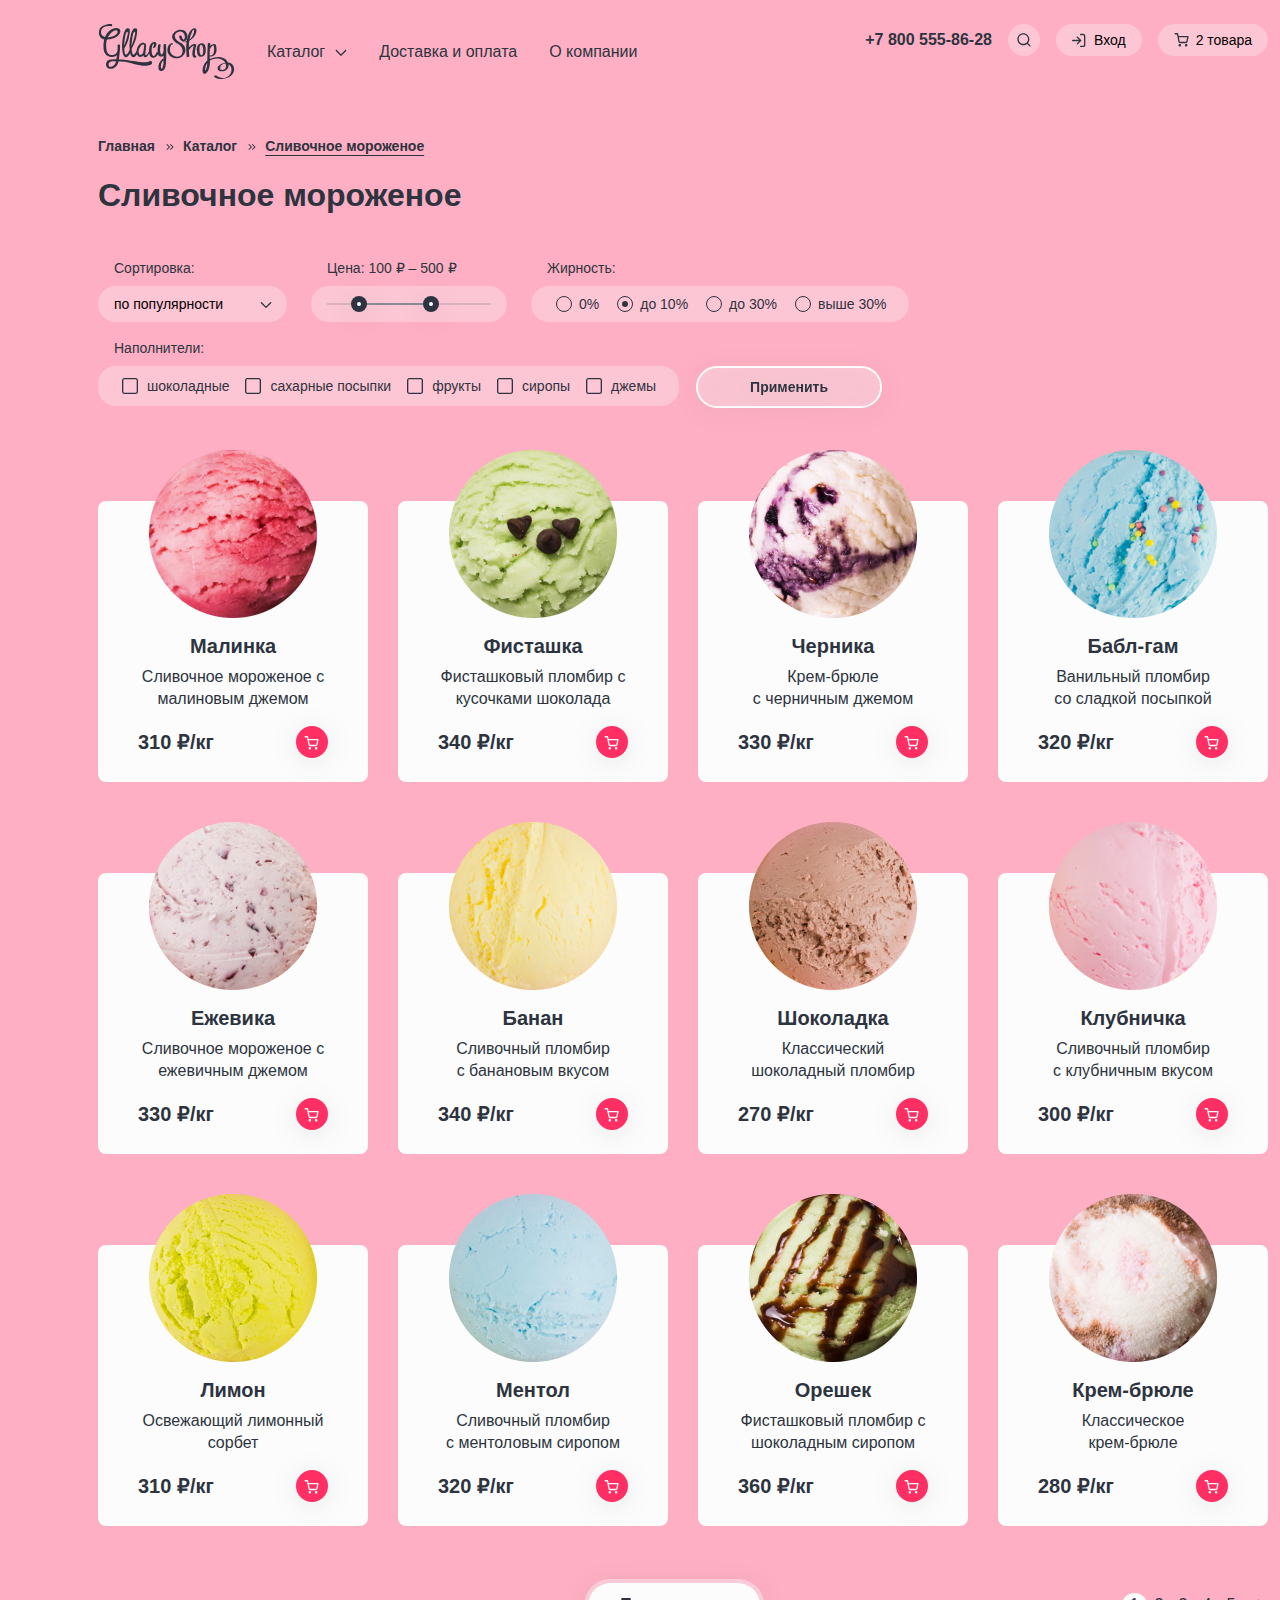
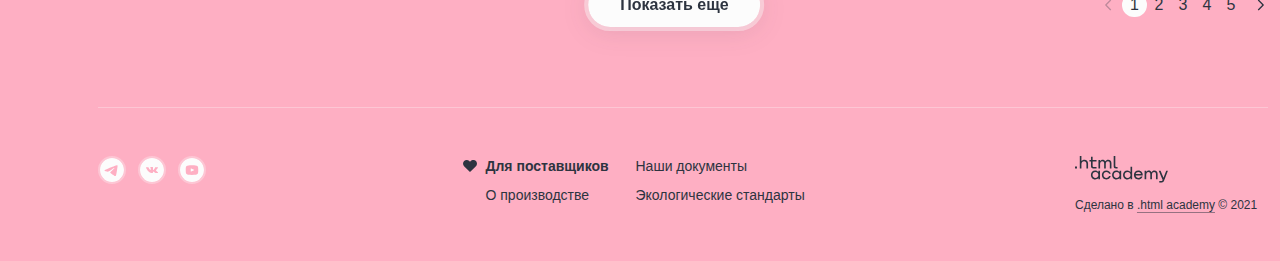
==== commit 8e627c31: "Merge pull request #1 from Alexander-Kirichenko/master" ====
--- a/catalog.html
+++ b/catalog.html
@@ -9,8 +9,8 @@
     <link rel="apple-touch-icon" sizes="180x180" href="/images/favicons/apple-touch-icon.png">
     <link rel="icon" type="image/png" sizes="32x32" href="/images/favicons/favicon-32x32.png">
     <link rel="icon" type="image/png" sizes="16x16" href="/images/favicons/favicon-16x16.png">
-    <link rel="manifest" href="/site.webmanifest">
-    <link rel="mask-icon" href="/safari-pinned-tab.svg" color="#5bbad5">
+    <link rel="manifest" href="/images/site.webmanifest">
+    <link rel="mask-icon" href="/images/safari-pinned-tab.svg" color="#5bbad5">
     <meta name="msapplication-TileColor" content="#da532c">
     <meta name="theme-color" content="#ffffff">
     <link rel="stylesheet" href="styles/style.css">
@@ -22,8 +22,7 @@
       <header class="page-header inner-header">
         <nav class="header-navigation">
           <a class="logo-gllacy" href="index.html" aria-label="Переход на главную страницу магазина.">
-            <img class="logo-gllacy-picture" width="137" height="55" src="/images/svg/logo-glaccy.svg"
-              alt="Логотип GlaccyShop.">
+            <img class="logo-gllacy-picture" width="137" height="55" src="/images/svg/logo-glaccy.svg" alt="Логотип GlaccyShop.">
           </a>
           <ul class="header-navigation-list">
             <li class="header-navigation-item">
@@ -89,8 +88,7 @@
                 <button class="user-button search-button" type="button" aria-label="Кнопка поиска."></button>
                 <div class="pop-over-container search-container">
                   <form class="search" action="https://echo.htmlacademy.ru/" method="get">
-                    <input class="search-input inputs" type="search" placeholder="Поиск по сайту"
-                      aria-label="Поле поиска." required>
+                    <input class="search-input inputs" type="search" placeholder="Поиск по сайту" aria-label="Поле поиска." required>
                   </form>
                 </div>
               </div>
@@ -109,10 +107,8 @@
                   <!-- Добавьте для inputs класс error, чтоб увидеть состояние об ошибке -->
 
                   <form class="login-form" action="https://echo.htmlacademy.ru/" method="get">
-                    <input class="email-input inputs" type="text" name="email" value="email@example.com"
-                      aria-label="Поле для ввода почты." required>
-                    <input class="password-input inputs" type="password" name="password" value="qwerty"
-                      aria-label="Поле для ввода пароля." required>
+                    <input class="email-input inputs" type="text" name="email" value="email@example.com" aria-label="Поле для ввода почты." required>
+                    <input class="password-input inputs" type="password" name="password" value="qwerty" aria-label="Поле для ввода пароля." required>
                     <button class="login-submit-button button additional-button" type="submit">
                       Войти
                     </button>
@@ -156,8 +152,7 @@
                     <ul class="cart-product-list">
                       <li class="cart-product-item">
                         <a class="cart-product-link" href="#">
-                          <img class="cart-product-pic" src="/images/ice-creams/ice-cream-1.png" width="46" height="46"
-                            alt="Изображение мороженого Малинка.">
+                          <img class="cart-product-pic" src="/images/ice-creams/ice-cream-1.png" width="46" height="46" alt="Изображение мороженого Малинка.">
                           <div class="cart-product-container">
                             <h3 class="cart-product-text">
                               Малинка
@@ -170,15 +165,13 @@
                         <span class="cart-product-price">
                           310 ₽
                         </span>
-                        <button class="delete-product-button delete-product-button button" type="button"
-                          aria-label="Удалить продукт из корзины.">
+                        <button class="delete-product-button delete-product-button button" type="button" aria-label="Удалить продукт из корзины.">
                         </button>
                       </li>
 
                       <li class="cart-product-item">
                         <a class="cart-product-link" href="#">
-                          <img class="cart-product-pic" src="/images/ice-creams/ice-cream-4.png" width="46" height="46"
-                            alt="Изображение мороженого Бабл-гам.">
+                          <img class="cart-product-pic" src="/images/ice-creams/ice-cream-4.png" width="46" height="46" alt="Изображение мороженого Бабл-гам.">
                           <div class="cart-product-container">
                             <h3 class="cart-product-text">
                               Бабл-гам
@@ -191,8 +184,7 @@
                         <span class="cart-product-price">
                           480 ₽
                         </span>
-                        <button class="delete-product-button button" type="button"
-                          aria-label="Удалить продукт из корзины.">
+                        <button class="delete-product-button button" type="button" aria-label="Удалить продукт из корзины.">
                         </button>
                       </li>
                     </ul>
@@ -268,15 +260,10 @@
                 Цена: 100 ₽ – 500 ₽
               </legend>
               <div class="range-scale">
-                <div class="range-scale-container range-scale-from">
-                  <button class="button range-toggle toggle-min" type="button"
-                    aria-label="Бегунок минимальной стоимости."></button>
-                </div>
-
-                <div class="range-scale-container range-scale-to">
-                  <button class="button range-toggle toggle-max" type="button"
-                    aria-label="Бегунок максимальной стоимости."></button>
-                </div>
+                <button class="button range-toggle toggle-min" type="button"
+                  aria-label="Бегунок минимальной стоимости."></button>
+                <button class="button range-toggle toggle-max" type="button"
+                  aria-label="Бегунок максимальной стоимости."></button>
               </div>
             </fieldset>
 
@@ -379,8 +366,7 @@
 
           <ul class="catalog-list">
             <li class="catalog-item">
-              <img class="product-picture" width="168" height="168" src="/images/ice-creams/ice-cream-1.png"
-                alt="Изображение мороженого Малинка.">
+              <img class="product-picture" width="168" height="168" src="/images/ice-creams/ice-cream-1.png" alt="Изображение мороженого Малинка.">
               <a class="product-title" href="#">
                 Малинка
               </a>
@@ -396,8 +382,7 @@
             </li>
 
             <li class="catalog-item">
-              <img class="product-picture" width="168" height="168" src="/images/ice-creams/ice-cream-2.png"
-                alt="Изображение мороженого Фисташка">
+              <img class="product-picture" width="168" height="168" src="/images/ice-creams/ice-cream-2.png" alt="Изображение мороженого Фисташка.">
               <a class="product-title" href="#">
                 Фисташка
               </a>
@@ -413,8 +398,7 @@
             </li>
 
             <li class="catalog-item">
-              <img class="product-picture" width="168" height="168" src="/images/ice-creams/ice-cream-3.png"
-                alt="Изображение мороженого Черника">
+              <img class="product-picture" width="168" height="168" src="/images/ice-creams/ice-cream-3.png" alt="Изображение мороженого Черника.">
               <a class="product-title" href="#">
                 Черника
               </a>
@@ -431,8 +415,7 @@
             </li>
 
             <li class="catalog-item">
-              <img class="product-picture" width="168" height="168" src="/images/ice-creams/ice-cream-4.png"
-                alt="Изображение Бабл-гам">
+              <img class="product-picture" width="168" height="168" src="/images/ice-creams/ice-cream-4.png" alt="Изображение Бабл-гам.">
               <a class="product-title" href="#">
                 Бабл-гам
               </a>
@@ -449,8 +432,7 @@
             </li>
 
             <li class="catalog-item">
-              <img class="product-picture" width="168" height="168" src="/images/ice-creams/ice-cream-5.png"
-                alt="Изображение мороженого Ежевика">
+              <img class="product-picture" width="168" height="168" src="/images/ice-creams/ice-cream-5.png" alt="Изображение мороженого Ежевика.">
               <a class="product-title" href="#">
                 Ежевика
               </a>
@@ -466,8 +448,7 @@
             </li>
 
             <li class="catalog-item">
-              <img class="product-picture" width="168" height="168" src="/images/ice-creams/ice-cream-6.png"
-                alt="Изображение мороженого Банан">
+              <img class="product-picture" width="168" height="168" src="/images/ice-creams/ice-cream-6.png" alt="Изображение мороженого Банан.">
               <a class="product-title" href="#">
                 Банан
               </a>
@@ -484,8 +465,7 @@
             </li>
 
             <li class="catalog-item">
-              <img class="product-picture" width="168" height="168" src="/images/ice-creams/ice-cream-7.png"
-                alt="Изображение мороженого Шоколадка.">
+              <img class="product-picture" width="168" height="168" src="/images/ice-creams/ice-cream-7.png" alt="Изображение мороженого Шоколадка.">
               <a class="product-title" href="#">
                 Шоколадка
               </a>
@@ -501,8 +481,7 @@
             </li>
 
             <li class="catalog-item">
-              <img class="product-picture" width="168" height="168" src="/images/ice-creams/ice-cream-8.png"
-                alt="Изображение мороженого Клубничка.">
+              <img class="product-picture" width="168" height="168" src="/images/ice-creams/ice-cream-8.png" alt="Изображение мороженого Клубничка.">
               <a class="product-title" href="#">
                 Клубничка
               </a>
@@ -519,8 +498,7 @@
             </li>
 
             <li class="catalog-item">
-              <img class="product-picture" width="168" height="168" src="/images/ice-creams/ice-cream-9.png"
-                alt="Изображение мороженого Лимон.">
+              <img class="product-picture" width="168" height="168" src="/images/ice-creams/ice-cream-9.png" alt="Изображение мороженого Лимон.">
               <a class="product-title" href="#">
                 Лимон
               </a>
@@ -536,8 +514,7 @@
             </li>
 
             <li class="catalog-item">
-              <img class="product-picture" width="168" height="168" src="/images/ice-creams/ice-cream-10.png"
-                alt="Изображение мороженого Ментол.">
+              <img class="product-picture" width="168" height="168" src="/images/ice-creams/ice-cream-10.png" alt="Изображение мороженого Ментол.">
               <a class="product-title" href="#">
                 Ментол
               </a>
@@ -554,8 +531,7 @@
             </li>
 
             <li class="catalog-item">
-              <img class="product-picture" width="168" height="168" src="/images/ice-creams/ice-cream-11.png"
-                alt="Изображение мороженого Орешек.">
+              <img class="product-picture" width="168" height="168" src="/images/ice-creams/ice-cream-11.png" alt="Изображение мороженого Орешек.">
               <a class="product-title" href="#">
                 Орешек
               </a>
@@ -571,8 +547,7 @@
             </li>
 
             <li class="catalog-item">
-              <img class="product-picture" width="168" height="168" src="/images/ice-creams/ice-cream-12.png"
-                alt="Изображение мороженого Крем-брюле.">
+              <img class="product-picture" width="168" height="168" src="/images/ice-creams/ice-cream-12.png" alt="Изображение мороженого Крем-брюле.">
               <a class="product-title" href="#">
                 Крем-брюле
               </a>
@@ -595,13 +570,12 @@
             Пагинация.
           </h2>
 
-          <button class="button button-load-more" type="button">
+          <button class="button main-button button-load-more" type="button">
             Показать еще
           </button>
           <ul class="pagination-list">
             <li class="pagination-item">
-              <a class="pagination-button pagination-button-previous"
-                aria-label="Переход на предыдущую страницу." href="#"></a>
+              <a class="pagination-button pagination-button-previous" aria-label="Переход на предыдущую страницу."></a>
             </li>
 
             <li class="pagination-item">
@@ -635,8 +609,7 @@
             </li>
 
             <li class="pagination-item">
-              <a class="pagination-button pagination-button-next" href="#"
-                aria-label="Переход на предыдущую страницу."></a>
+              <a class="pagination-button pagination-button-next" href="#" aria-label="Переход на предыдущую страницу."></a>
             </li>
           </ul>
         </section>
@@ -645,15 +618,16 @@
       <footer class="page-footer">
         <ul class="page-footer-socials socials-list">
           <li class="socials-item">
-            <a class="socials-link socials-link-telegram" href="#" aria-label="Телеграм."></a>
+            <a class="socials-link socials-link-telegram" target="_blank" href="https://t.me/htmlacademy" aria-label="Академия в Телеграм."></a>
           </li>
 
           <li class="socials-item">
-            <a class="socials-link socials-link-vk" href="#" aria-label="Вконтакте"></a>
+            <a class="socials-link socials-link-vk" target="_blank" href="https://vk.com/htmlacademy" aria-label="Академия Вконтакте."></a>
           </li>
 
           <li class="socials-item">
-            <a class="socials-link socials-link-youtube" href="#" aria-label="Ютуб."></a>
+            <a class="socials-link socials-link-youtube" target="_blank"
+              href="https://www.youtube.com/user/htmlacademyru" aria-label="Академия в Ютуб."></a>
           </li>
         </ul>
 
@@ -684,9 +658,9 @@
         </ul>
 
         <div class="footer-logo-container">
-          <a class="footer-logo-link" href="https://htmlacademy.ru/" aria-label="Переход на сайт академии"></a>
+          <a class="footer-logo-link" href="https://htmlacademy.ru/" aria-label="Переход на сайт академии."></a>
           <p class="footer-logo-text">
-            Сделано в <a href="https://htmlacademy.ru/" aria-label="Переход на сайт академии">.html academy</a> © 2021
+            Сделано в <a href="https://htmlacademy.ru/" aria-label="Переход на сайт академии.">.html academy</a> © 2021
           </p>
         </div>
       </footer>
--- a/styles/style.css
+++ b/styles/style.css
@@ -79,7 +79,6 @@
 .button:disabled {
   pointer-events: none;
   opacity: 0.4;
-  font-weight: 400;
 }
 
 .main-button {
@@ -183,7 +182,7 @@
 }
 
 .inputs:hover {
-  border: 1px solid #2d3440;
+  outline: 1px solid #2d3440;
 }
 
 .inputs.error {
@@ -224,6 +223,18 @@
   margin-right: 16px;
 }
 
+.logo-gllacy:hover {
+  opacity: 0.6;
+}
+
+.logo-gllacy:focus-visible {
+  outline: 2px solid #2d3440;
+}
+
+.logo-gllacy:active {
+  opacity: 0.3;
+}
+
 .logo-gllacy-picture {
   display: block;
 }
@@ -232,7 +243,7 @@
   display: flex;
   padding: 24px 0;
   margin-bottom: 21px;
-  align-items: center;
+  align-items: flex-start;
   gap: 40px;
 
 }
@@ -562,12 +573,12 @@
 /* Pop-Overs */
 
 .pop-over-container {
+  z-index: 1;
   background-color: #fcfcfc;
   border-radius: 4px;
 }
 
 .search-item {
-  z-index: 2;
   display: block;
   position: relative;
 }
@@ -640,7 +651,6 @@
 /* Login Pop Over */
 
 .login-item {
-  z-index: 2;
   position: relative;
 }
 
@@ -682,11 +692,13 @@
 }
 
 .login-submit-button {
+  max-width: 115px;
   align-self: flex-start;
   margin-right: 23px;
 }
 
 .login-links-container {
+  max-width: 115px;
   margin: 0;
   display: flex;
   flex-direction: column;
@@ -707,7 +719,6 @@
 }
 
 .cart-container {
-  z-index: 2;
   display: none;
   position: absolute;
   right: 0;
@@ -864,7 +875,6 @@
   margin-top: 32px;
   display: flex;
   gap: 32px;
-  flex-wrap: wrap;
   align-items: center;
 }
 
@@ -1204,7 +1214,7 @@
   height: 268px;
   bottom: 0;
   right: 0;
-  background-image: url("../images/content/gifts-raspberry.png");
+  background-image: url("../images/background/gifts-raspberry.png");
 }
 
 .gift-marshmallow::before {
@@ -1215,7 +1225,7 @@
   height: 268px;
   bottom: 0;
   right: 0;
-  background-image: url("../images/content/gifts-marshmallow.png");
+  background-image: url("../images/background/gifts-marshmallow.png");
 }
 
 .gifts-item-title {
@@ -1505,6 +1515,7 @@
   position: relative;
   width: 570px;
   padding: 33px;
+  background-color: #fcfcfc;
   background-image: url("../images/background/subscribe-background.png");
   background-repeat: no-repeat;
   background-position: center;
@@ -1558,7 +1569,7 @@
   gap: 135px;
   padding: 64px 64px 64px 100px;
   margin-bottom: 80px;
-  background-image: url("../images/background/delivery-background.jpg");
+  background-image: url("../images/background/delivery-background.png");
   background-repeat: no-repeat;
   background-size: cover;
   background-position: left top;
@@ -1751,8 +1762,9 @@
 .address {
   display: flex;
   padding: 64px;
+  background-color: #f8e9e9;
   border-radius: 16px;
-  background-image: url("../images/background/address-background.jpg");
+  background-image: url("../images/background/address-background.png");
   background-repeat: no-repeat;
   background-size: cover;
 }
@@ -1799,6 +1811,7 @@
 }
 
 .address-phone-number {
+  width: 225px;
   text-decoration: none;
   font-weight: 700;
   font-size: 20px;
@@ -2000,12 +2013,12 @@
   border-radius: 50%;
 }
 
-.range-scale-to {
+.toggle-min {
+  transform: translateX(24px);
+}
+
+.toggle-max {
   transform: translateX(80px);
-}
-
-.range-scale-from {
-  transform: translateX(24px);
 }
 
 .range-toggle:hover {
@@ -2240,22 +2253,6 @@
   color: inherit;
 }
 
-.button-load-more:hover {
-  background-color: #fcfcfc;
-  outline: 4px solid rgba(252, 252, 252, 0.3);
-}
-
-.button-load-more:focus {
-  background-color: rgba(252, 252, 252, 0.5);
-  outline: 4px solid #2d3440;
-}
-
-.button-load-more:active {
-  background-color: rgba(252, 252, 252, 0.5);
-  outline: none;
-  border: none;
-}
-
 .button-load-more:disabled {
   pointer-events: none;
   opacity: 0.4;
@@ -2346,6 +2343,11 @@
   transform: rotate(90deg);
 }
 
+.pagination-button:not([href]) {
+  pointer-events: none;
+  opacity: 0.3;
+}
+
 /* Footer */
 
 .page-footer {
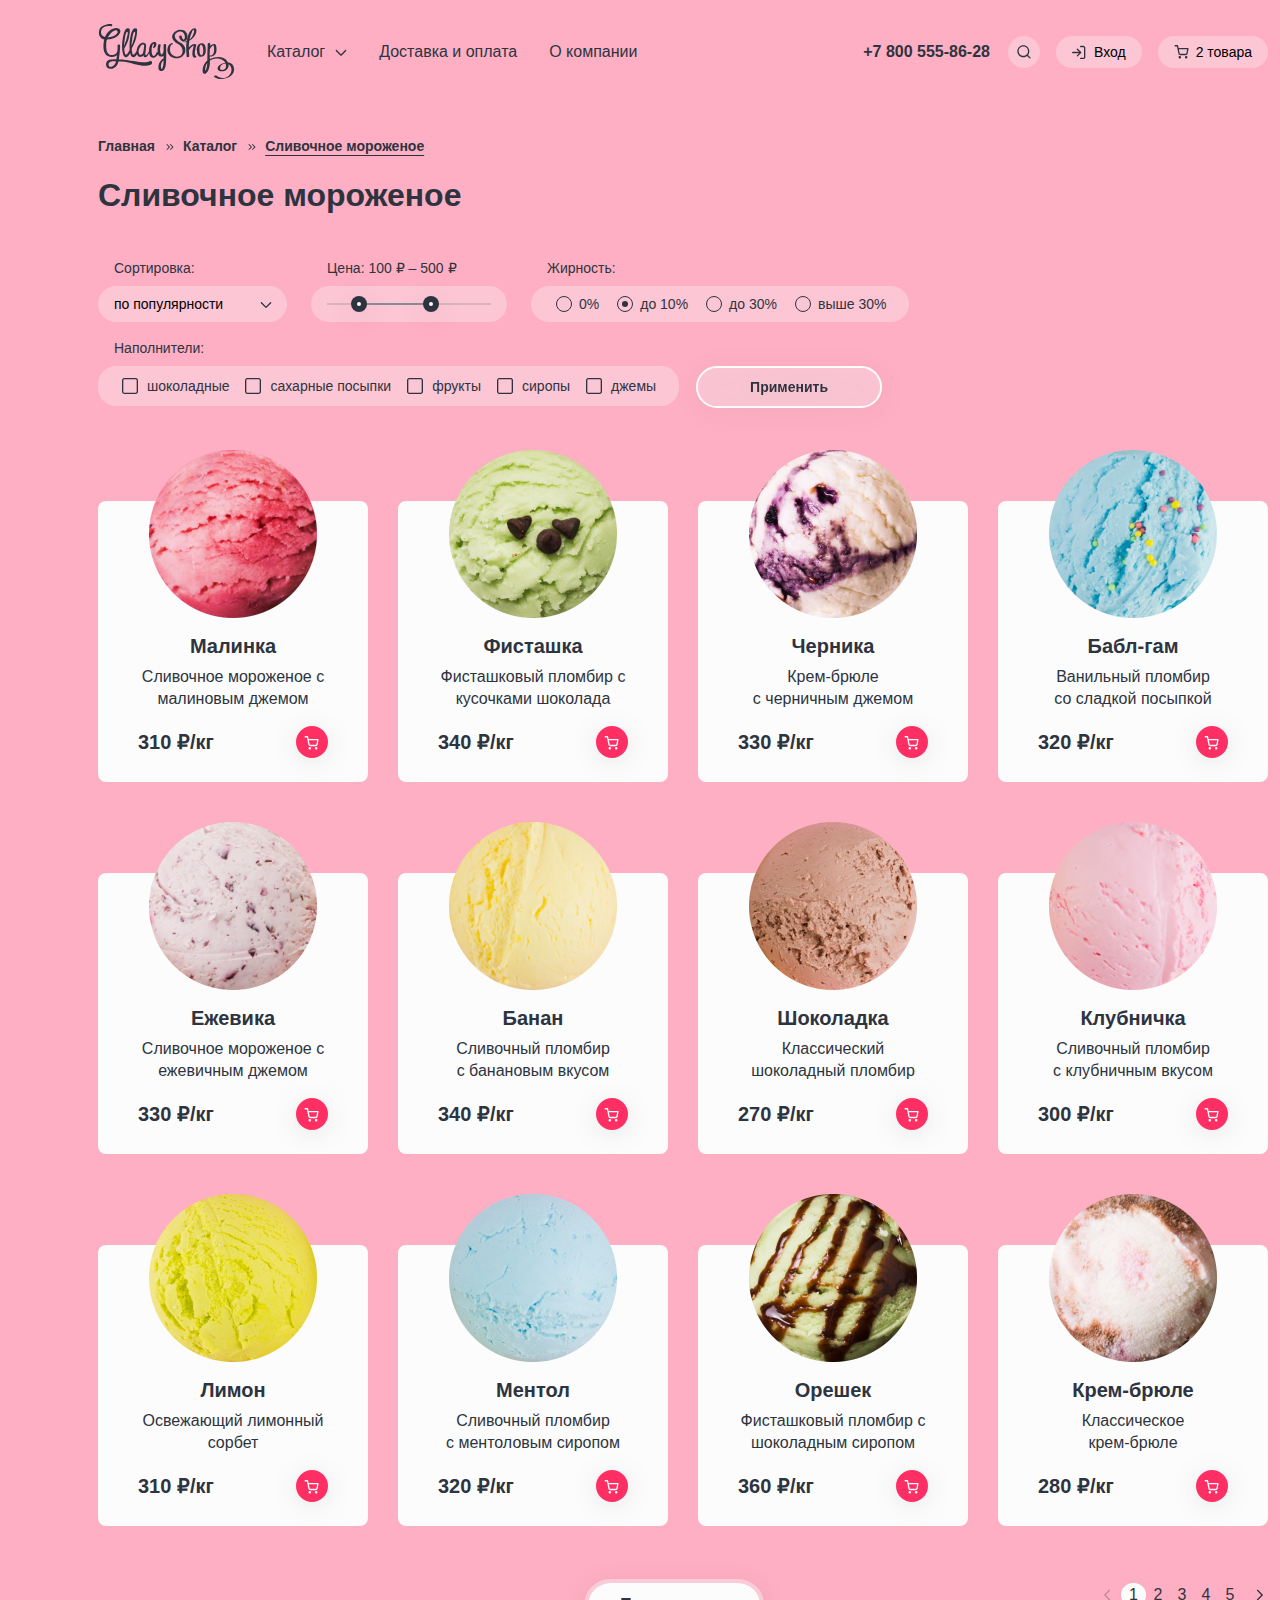
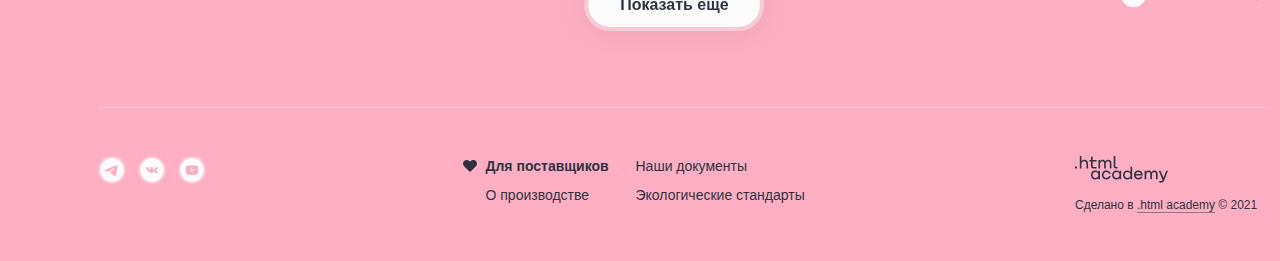
==== commit b32b9faa: "123" ====
--- a/catalog.html
+++ b/catalog.html
@@ -78,11 +78,13 @@
           </ul>
         </nav>
 
-        <div class="user-interface">
-          <a class="user-phone-number" href="tel:+78005558628">
-            +7 800 555-86-28
-          </a>
           <ul class="user-list">
+            <li class="user-navigation-item">
+              <a class="user-phone-number" href="tel:+78005558628">
+                +7 800 555-86-28
+              </a>
+            </li>
+
             <li class="user-navigation-item">
               <div class="search-item">
                 <button class="user-button search-button" type="button" aria-label="Кнопка поиска."></button>
@@ -201,7 +203,6 @@
               </div>
             </li>
           </ul>
-        </div>
       </header>
 
       <main class="page-catalog">
--- a/styles/style.css
+++ b/styles/style.css
@@ -296,6 +296,20 @@
 
 /* User Interface */
 
+.user-list {
+  margin: 0;
+  margin-left: auto;
+  padding: 0;
+  align-self: center;
+  align-items: center;
+  display: flex;
+  flex-wrap: wrap;
+  gap: 16px;
+  list-style: none;
+  font-size: 14px;
+  line-height: 20px;
+}
+
 .user-button {
   display: block;
   padding: 6px 16px 6px 38px;
@@ -309,26 +323,10 @@
   line-height: 20px;
 }
 
-.user-interface {
-  margin-left: auto;
-  display: flex;
-}
-
-.user-list {
-  display: flex;
-  flex-wrap: wrap;
-  gap: 16px;
-  list-style: none;
-  margin: 0;
-  padding: 0;
-  font-size: 14px;
-  line-height: 20px;
-}
-
 .user-phone-number {
   max-width: 150px;
-  margin-right: 16px;
-  margin-top: 6px;
+  margin-right: 2px;
+  margin-top: 3px;
   flex-shrink: 0;
   color: inherit;
   text-decoration: none;
@@ -585,6 +583,7 @@
 
 .search-container {
   width: 356px;
+  min-height: 95px;
   right: -100px;
   top: 38px;
   right: 0;
@@ -598,8 +597,7 @@
 }
 
 .search {
-  min-height: 96px;
-  padding: 25px 16px 25px 16px;
+  padding: 25px 16px 23px 16px;
 }
 
 .search-input::-webkit-search-decoration,
@@ -684,7 +682,7 @@
 .email-input,
 .password-input {
   width: 100%;
-  margin-bottom: 13px;
+  margin-bottom: 14px;
 }
 
 .login-form input:last-of-type {
@@ -2242,6 +2240,7 @@
 }
 
 .button-load-more {
+  max-width: 180px;
   align-self: flex-start;
   flex-shrink: 0;
   margin-left: 50%;
@@ -2261,6 +2260,8 @@
 .pagination-list {
   display: flex;
   flex-wrap: wrap;
+  align-content: flex-start;
+  min-width: 168px;
   align-items: center;
   margin: 0;
   margin-left: auto;
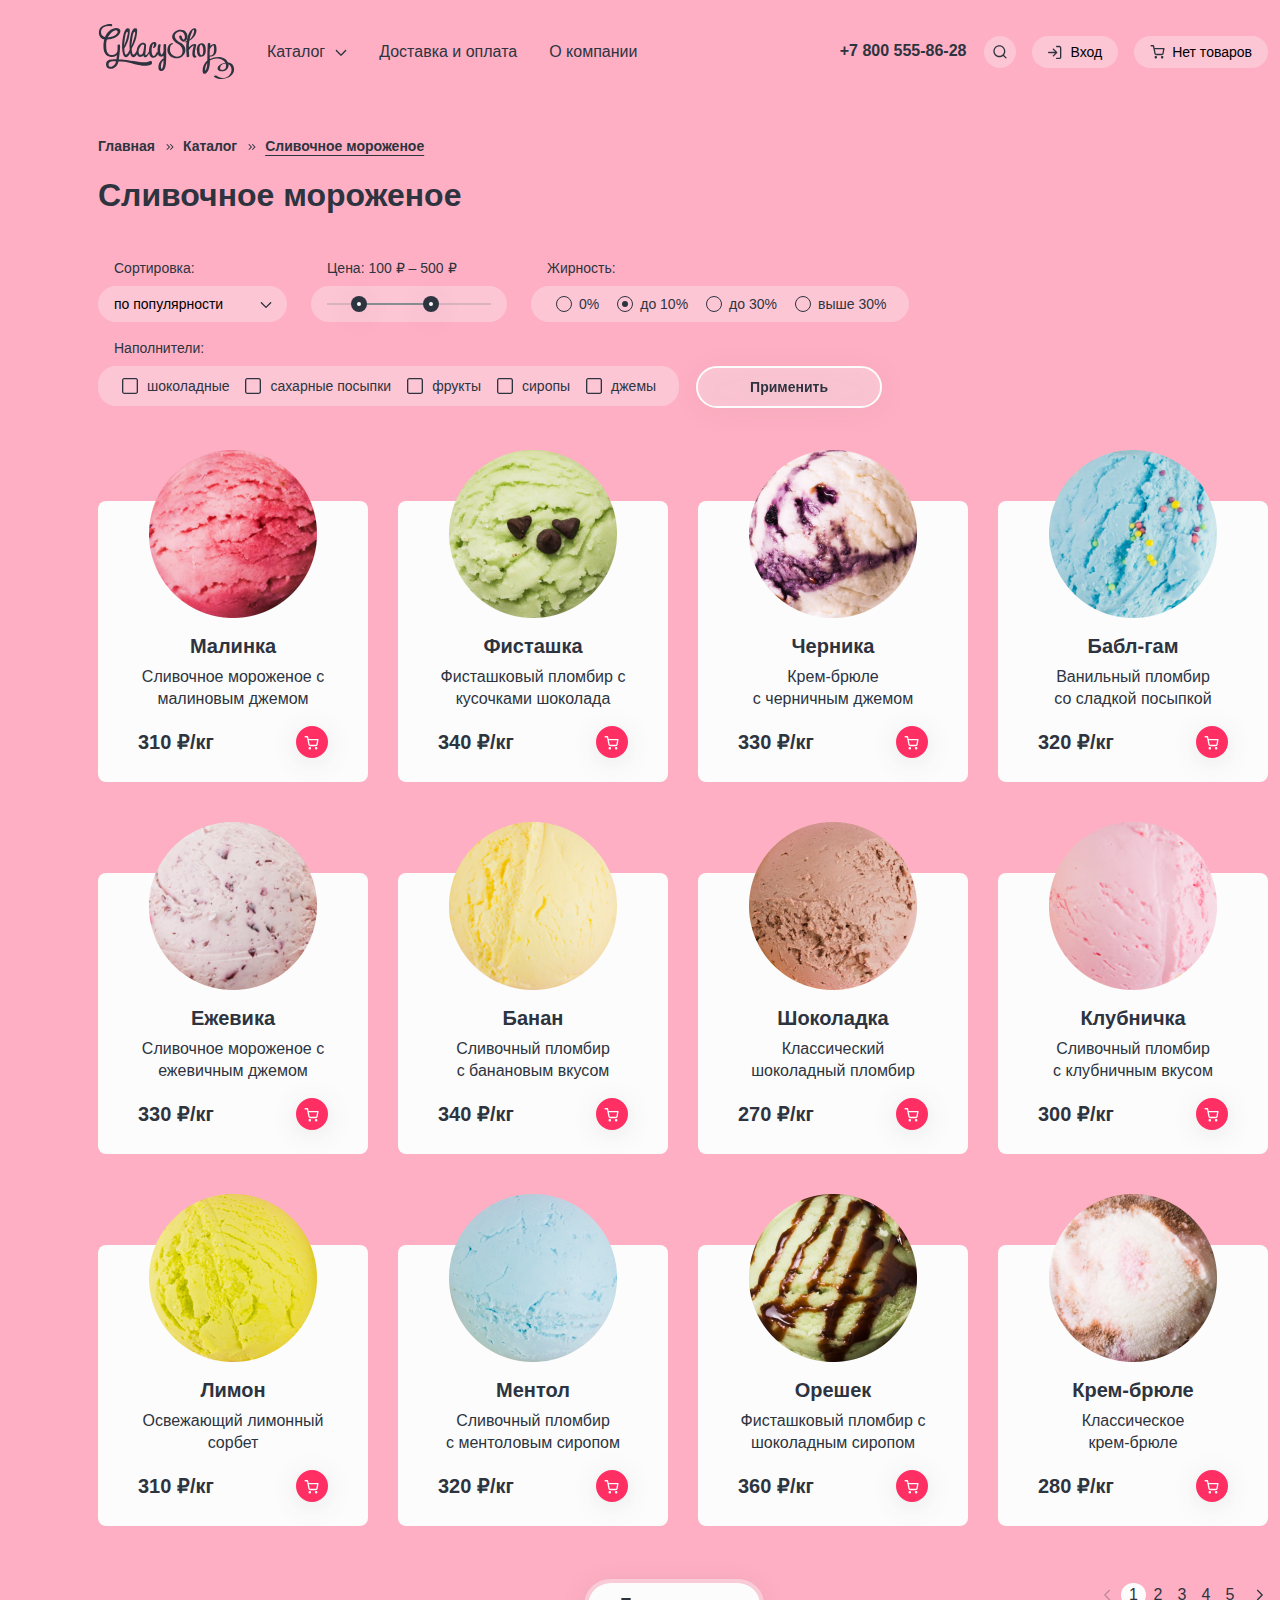
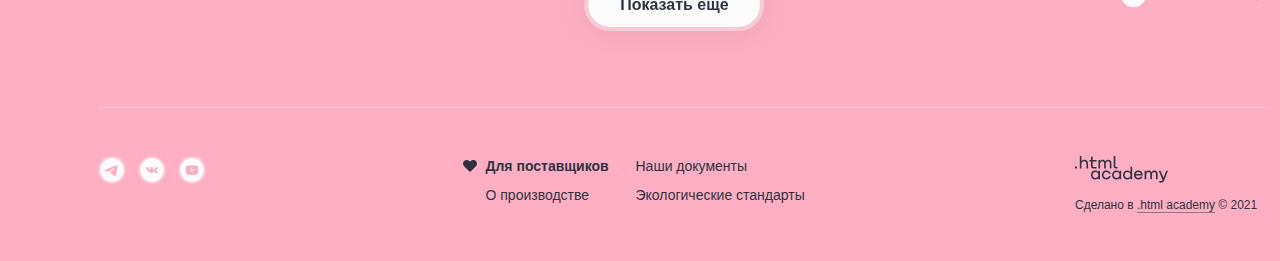
==== commit a348b961: "123" ====
--- a/catalog.html
+++ b/catalog.html
@@ -22,7 +22,8 @@
       <header class="page-header inner-header">
         <nav class="header-navigation">
           <a class="logo-gllacy" href="index.html" aria-label="Переход на главную страницу магазина.">
-            <img class="logo-gllacy-picture" width="137" height="55" src="/images/svg/logo-glaccy.svg" alt="Логотип GlaccyShop.">
+            <img class="logo-gllacy-picture" width="137" height="55" src="/images/svg/logo-glaccy.svg"
+              alt="Логотип GlaccyShop.">
           </a>
           <ul class="header-navigation-list">
             <li class="header-navigation-item">
@@ -78,131 +79,135 @@
           </ul>
         </nav>
 
-          <ul class="user-list">
-            <li class="user-navigation-item">
-              <a class="user-phone-number" href="tel:+78005558628">
-                +7 800 555-86-28
-              </a>
-            </li>
-
-            <li class="user-navigation-item">
-              <div class="search-item">
-                <button class="user-button search-button" type="button" aria-label="Кнопка поиска."></button>
-                <div class="pop-over-container search-container">
-                  <form class="search" action="https://echo.htmlacademy.ru/" method="get">
-                    <input class="search-input inputs" type="search" placeholder="Поиск по сайту" aria-label="Поле поиска." required>
-                  </form>
+        <ul class="user-list">
+          <li class="user-navigation-item">
+            <a class="user-phone-number" href="tel:+78005558628">
+              +7 800 555-86-28
+            </a>
+          </li>
+
+          <li class="user-navigation-item">
+            <div class="search-item">
+              <button class="user-button search-button" type="button" aria-label="Кнопка поиска."></button>
+              <div class="pop-over-container search-container">
+                <form class="search" action="https://echo.htmlacademy.ru/" method="get">
+                  <input class="search-input inputs" type="search" placeholder="Поиск по сайту"
+                    aria-label="Поле поиска." required>
+                </form>
+              </div>
+            </div>
+          </li>
+
+          <li class="user-navigation-item">
+            <div class="login-item">
+              <button class="login-button user-button" type="button">
+                Вход
+              </button>
+              <div class="pop-over-container login-container">
+                <h2 class="login-form-title">
+                  Личный кабинет
+                </h2>
+
+                <!-- Добавьте для inputs класс error, чтоб увидеть состояние об ошибке -->
+
+                <form class="login-form" action="https://echo.htmlacademy.ru/" method="get">
+                  <input class="email-input inputs" type="text" name="email" value="email@example.com"
+                    aria-label="Поле для ввода почты." required>
+                  <input class="password-input inputs" type="password" name="password" value="qwerty"
+                    aria-label="Поле для ввода пароля." required>
+                  <button class="login-submit-button button additional-button" type="submit">
+                    Войти
+                  </button>
+                  <div class="login-links-container">
+                    <a class="forgot-password-link" href="#">
+                      Забыли пароль?
+                    </a>
+                    <a class="sign-up-link" href="#">
+                      Регистрация
+                    </a>
+                  </div>
+                </form>
+              </div>
+            </div>
+          </li>
+
+          <!-- Для показа пустой корзины замените класс not-empty-cart на empty-cart  -->
+
+          <li class="user-navigation-item">
+            <div class="cart-item empty-cart">
+              <button class="cart-button empty-cart-button user-button" type="button">
+                <span class="have-items">
+                  2 товара
+                </span>
+                <span class="have-no-items">
+                  Нет товаров
+                </span>
+              </button>
+
+              <div class="empty-cart-pop-over pop-over-container cart-container">
+                <p class="cart-empty-text">
+                  Ваша корзина пока пуста
+                </p>
+              </div>
+
+              <div class="cart-pop-over pop-over-container cart-container">
+                <h3 class="cart-title">
+                  Корзина
+                </h3>
+                <ul class="cart-product-list">
+                  <li class="cart-product-item">
+                    <a class="cart-product-link" href="#">
+                      <img class="cart-product-pic" src="/images/ice-creams/ice-cream-1.png" width="46" height="46"
+                        alt="Изображение мороженого Малинка.">
+                      <div class="cart-product-container">
+                        <h3 class="cart-product-text">
+                          Малинка
+                        </h3>
+                        <span class="cart-product-details">
+                          1 кг х 310 ₽
+                        </span>
+                      </div>
+                    </a>
+                    <span class="cart-product-price">
+                      310 ₽
+                    </span>
+                    <button class="delete-product-button delete-product-button button" type="button"
+                      aria-label="Удалить продукт из корзины.">
+                    </button>
+                  </li>
+
+                  <li class="cart-product-item">
+                    <a class="cart-product-link" href="#">
+                      <img class="cart-product-pic" src="/images/ice-creams/ice-cream-4.png" width="46" height="46"
+                        alt="Изображение мороженого Бабл-гам.">
+                      <div class="cart-product-container">
+                        <h3 class="cart-product-text">
+                          Бабл-гам
+                        </h3>
+                        <span class="cart-product-details">
+                          1,5 кг х 320 ₽
+                        </span>
+                      </div>
+                    </a>
+                    <span class="cart-product-price">
+                      480 ₽
+                    </span>
+                    <button class="delete-product-button button" type="button" aria-label="Удалить продукт из корзины.">
+                    </button>
+                  </li>
+                </ul>
+                <div class="apply-button-and-price">
+                  <button class="apply-order-button button additional-button" type="button">
+                    Оформить заказ
+                  </button>
+                  <span class="total-price">
+                    Итого: 790 ₽
+                  </span>
                 </div>
               </div>
-            </li>
-
-            <li class="user-navigation-item">
-              <div class="login-item">
-                <button class="login-button user-button" type="button">
-                  Вход
-                </button>
-                <div class="pop-over-container login-container">
-                  <h2 class="login-form-title">
-                    Личный кабинет
-                  </h2>
-
-                  <!-- Добавьте для inputs класс error, чтоб увидеть состояние об ошибке -->
-
-                  <form class="login-form" action="https://echo.htmlacademy.ru/" method="get">
-                    <input class="email-input inputs" type="text" name="email" value="email@example.com" aria-label="Поле для ввода почты." required>
-                    <input class="password-input inputs" type="password" name="password" value="qwerty" aria-label="Поле для ввода пароля." required>
-                    <button class="login-submit-button button additional-button" type="submit">
-                      Войти
-                    </button>
-                    <div class="login-links-container">
-                      <a class="forgot-password-link" href="#">
-                        Забыли пароль?
-                      </a>
-                      <a class="sign-up-link" href="#">
-                        Регистрация
-                      </a>
-                    </div>
-                  </form>
-                </div>
-              </div>
-            </li>
-
-            <!-- Для показа пустой корзины замените класс not-empty-cart на empty-cart  -->
-
-            <li class="user-navigation-item">
-              <div class="cart-item not-empty-cart">
-                <button class="cart-button user-button" type="button">
-                  <span class="have-items">
-                    2 товара
-                  </span>
-                  <span class="have-no-items">
-                    Нет товаров
-                  </span>
-                </button>
-
-                <div class="pop-over-container cart-container">
-                  <div class="empty-cart-pop-over">
-                    <p class="cart-empty-text">
-                      Ваша корзина пока пуста
-                    </p>
-                  </div>
-
-                  <div class="cart-pop-over">
-                    <h3 class="cart-title">
-                      Корзина
-                    </h3>
-                    <ul class="cart-product-list">
-                      <li class="cart-product-item">
-                        <a class="cart-product-link" href="#">
-                          <img class="cart-product-pic" src="/images/ice-creams/ice-cream-1.png" width="46" height="46" alt="Изображение мороженого Малинка.">
-                          <div class="cart-product-container">
-                            <h3 class="cart-product-text">
-                              Малинка
-                            </h3>
-                            <span class="cart-product-details">
-                              1 кг х 310 ₽
-                            </span>
-                          </div>
-                        </a>
-                        <span class="cart-product-price">
-                          310 ₽
-                        </span>
-                        <button class="delete-product-button delete-product-button button" type="button" aria-label="Удалить продукт из корзины.">
-                        </button>
-                      </li>
-
-                      <li class="cart-product-item">
-                        <a class="cart-product-link" href="#">
-                          <img class="cart-product-pic" src="/images/ice-creams/ice-cream-4.png" width="46" height="46" alt="Изображение мороженого Бабл-гам.">
-                          <div class="cart-product-container">
-                            <h3 class="cart-product-text">
-                              Бабл-гам
-                            </h3>
-                            <span class="cart-product-details">
-                              1,5 кг х 320 ₽
-                            </span>
-                          </div>
-                        </a>
-                        <span class="cart-product-price">
-                          480 ₽
-                        </span>
-                        <button class="delete-product-button button" type="button" aria-label="Удалить продукт из корзины.">
-                        </button>
-                      </li>
-                    </ul>
-                    <div class="apply-button-and-price">
-                      <button class="apply-order-button button additional-button" type="button">
-                        Оформить заказ
-                      </button>
-                      <span class="total-price">
-                        Итого: 790 ₽
-                      </span>
-                    </div>
-                  </div>
-                </div>
-              </div>
-            </li>
-          </ul>
+            </div>
+          </li>
+        </ul>
       </header>
 
       <main class="page-catalog">
@@ -367,7 +372,8 @@
 
           <ul class="catalog-list">
             <li class="catalog-item">
-              <img class="product-picture" width="168" height="168" src="/images/ice-creams/ice-cream-1.png" alt="Изображение мороженого Малинка.">
+              <img class="product-picture" width="168" height="168" src="/images/ice-creams/ice-cream-1.png"
+                alt="Изображение мороженого Малинка.">
               <a class="product-title" href="#">
                 Малинка
               </a>
@@ -383,7 +389,8 @@
             </li>
 
             <li class="catalog-item">
-              <img class="product-picture" width="168" height="168" src="/images/ice-creams/ice-cream-2.png" alt="Изображение мороженого Фисташка.">
+              <img class="product-picture" width="168" height="168" src="/images/ice-creams/ice-cream-2.png"
+                alt="Изображение мороженого Фисташка.">
               <a class="product-title" href="#">
                 Фисташка
               </a>
@@ -399,7 +406,8 @@
             </li>
 
             <li class="catalog-item">
-              <img class="product-picture" width="168" height="168" src="/images/ice-creams/ice-cream-3.png" alt="Изображение мороженого Черника.">
+              <img class="product-picture" width="168" height="168" src="/images/ice-creams/ice-cream-3.png"
+                alt="Изображение мороженого Черника.">
               <a class="product-title" href="#">
                 Черника
               </a>
@@ -416,7 +424,8 @@
             </li>
 
             <li class="catalog-item">
-              <img class="product-picture" width="168" height="168" src="/images/ice-creams/ice-cream-4.png" alt="Изображение Бабл-гам.">
+              <img class="product-picture" width="168" height="168" src="/images/ice-creams/ice-cream-4.png"
+                alt="Изображение Бабл-гам.">
               <a class="product-title" href="#">
                 Бабл-гам
               </a>
@@ -433,7 +442,8 @@
             </li>
 
             <li class="catalog-item">
-              <img class="product-picture" width="168" height="168" src="/images/ice-creams/ice-cream-5.png" alt="Изображение мороженого Ежевика.">
+              <img class="product-picture" width="168" height="168" src="/images/ice-creams/ice-cream-5.png"
+                alt="Изображение мороженого Ежевика.">
               <a class="product-title" href="#">
                 Ежевика
               </a>
@@ -449,7 +459,8 @@
             </li>
 
             <li class="catalog-item">
-              <img class="product-picture" width="168" height="168" src="/images/ice-creams/ice-cream-6.png" alt="Изображение мороженого Банан.">
+              <img class="product-picture" width="168" height="168" src="/images/ice-creams/ice-cream-6.png"
+                alt="Изображение мороженого Банан.">
               <a class="product-title" href="#">
                 Банан
               </a>
@@ -466,7 +477,8 @@
             </li>
 
             <li class="catalog-item">
-              <img class="product-picture" width="168" height="168" src="/images/ice-creams/ice-cream-7.png" alt="Изображение мороженого Шоколадка.">
+              <img class="product-picture" width="168" height="168" src="/images/ice-creams/ice-cream-7.png"
+                alt="Изображение мороженого Шоколадка.">
               <a class="product-title" href="#">
                 Шоколадка
               </a>
@@ -482,7 +494,8 @@
             </li>
 
             <li class="catalog-item">
-              <img class="product-picture" width="168" height="168" src="/images/ice-creams/ice-cream-8.png" alt="Изображение мороженого Клубничка.">
+              <img class="product-picture" width="168" height="168" src="/images/ice-creams/ice-cream-8.png"
+                alt="Изображение мороженого Клубничка.">
               <a class="product-title" href="#">
                 Клубничка
               </a>
@@ -499,7 +512,8 @@
             </li>
 
             <li class="catalog-item">
-              <img class="product-picture" width="168" height="168" src="/images/ice-creams/ice-cream-9.png" alt="Изображение мороженого Лимон.">
+              <img class="product-picture" width="168" height="168" src="/images/ice-creams/ice-cream-9.png"
+                alt="Изображение мороженого Лимон.">
               <a class="product-title" href="#">
                 Лимон
               </a>
@@ -515,7 +529,8 @@
             </li>
 
             <li class="catalog-item">
-              <img class="product-picture" width="168" height="168" src="/images/ice-creams/ice-cream-10.png" alt="Изображение мороженого Ментол.">
+              <img class="product-picture" width="168" height="168" src="/images/ice-creams/ice-cream-10.png"
+                alt="Изображение мороженого Ментол.">
               <a class="product-title" href="#">
                 Ментол
               </a>
@@ -532,7 +547,8 @@
             </li>
 
             <li class="catalog-item">
-              <img class="product-picture" width="168" height="168" src="/images/ice-creams/ice-cream-11.png" alt="Изображение мороженого Орешек.">
+              <img class="product-picture" width="168" height="168" src="/images/ice-creams/ice-cream-11.png"
+                alt="Изображение мороженого Орешек.">
               <a class="product-title" href="#">
                 Орешек
               </a>
@@ -548,7 +564,8 @@
             </li>
 
             <li class="catalog-item">
-              <img class="product-picture" width="168" height="168" src="/images/ice-creams/ice-cream-12.png" alt="Изображение мороженого Крем-брюле.">
+              <img class="product-picture" width="168" height="168" src="/images/ice-creams/ice-cream-12.png"
+                alt="Изображение мороженого Крем-брюле.">
               <a class="product-title" href="#">
                 Крем-брюле
               </a>
@@ -610,7 +627,8 @@
             </li>
 
             <li class="pagination-item">
-              <a class="pagination-button pagination-button-next" href="#" aria-label="Переход на предыдущую страницу."></a>
+              <a class="pagination-button pagination-button-next" href="#"
+                aria-label="Переход на предыдущую страницу."></a>
             </li>
           </ul>
         </section>
@@ -619,11 +637,13 @@
       <footer class="page-footer">
         <ul class="page-footer-socials socials-list">
           <li class="socials-item">
-            <a class="socials-link socials-link-telegram" target="_blank" href="https://t.me/htmlacademy" aria-label="Академия в Телеграм."></a>
+            <a class="socials-link socials-link-telegram" target="_blank" href="https://t.me/htmlacademy"
+              aria-label="Академия в Телеграм."></a>
           </li>
 
           <li class="socials-item">
-            <a class="socials-link socials-link-vk" target="_blank" href="https://vk.com/htmlacademy" aria-label="Академия Вконтакте."></a>
+            <a class="socials-link socials-link-vk" target="_blank" href="https://vk.com/htmlacademy"
+              aria-label="Академия Вконтакте."></a>
           </li>
 
           <li class="socials-item">
--- a/styles/style.css
+++ b/styles/style.css
@@ -297,11 +297,8 @@
 /* User Interface */
 
 .user-list {
-  margin: 0;
-  margin-left: auto;
+  margin: auto 0 auto auto;
   padding: 0;
-  align-self: center;
-  align-items: center;
   display: flex;
   flex-wrap: wrap;
   gap: 16px;
@@ -324,9 +321,10 @@
 }
 
 .user-phone-number {
+  display: block;
   max-width: 150px;
   margin-right: 2px;
-  margin-top: 3px;
+  margin-top: 5px;
   flex-shrink: 0;
   color: inherit;
   text-decoration: none;
@@ -733,20 +731,21 @@
   display: block;
 }
 
-.empty-cart .cart-container .empty-cart-pop-over {
+.empty-cart-pop-over {
   width: 288px;
+}
+
+.empty-cart > .have-no-items {
   display: block;
 }
 
-.empty-cart .cart-button .have-no-items {
-  display: block;
-}
-
-.empty-cart .cart-container .cart-pop-over,
-.empty-cart .cart-button .have-items {
+.empty-cart .cart-pop-over.cart-container {
   display: none;
 }
 
+.empty-cart-button .have-items {
+  display: none;
+}
 
 /* Not Empty Cart */
 
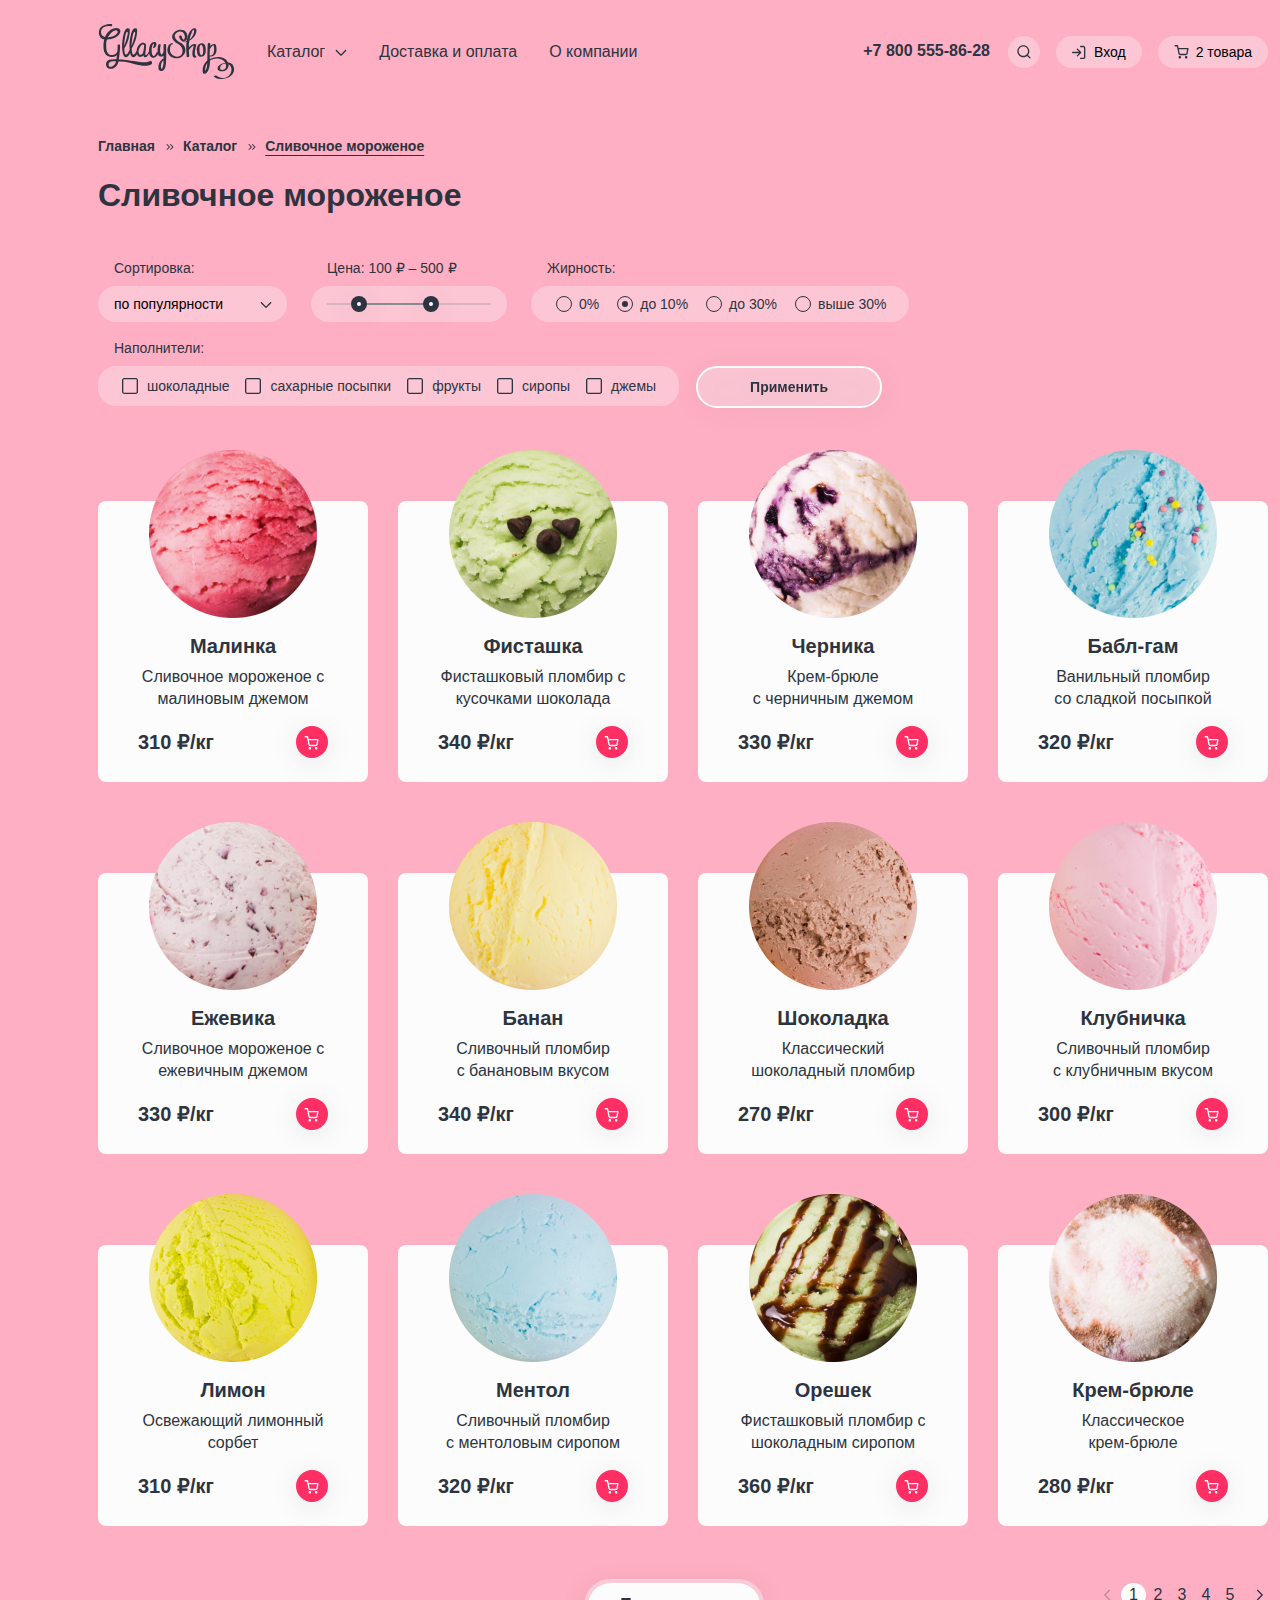
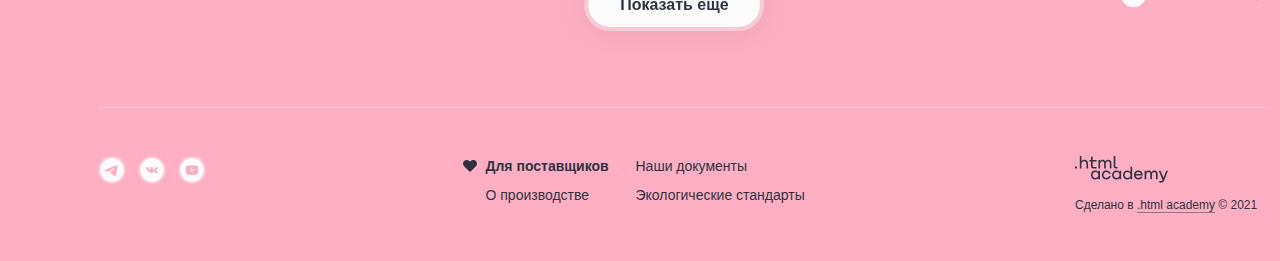
==== commit 0b17dbf8: "уьзен" ====
--- a/catalog.html
+++ b/catalog.html
@@ -132,10 +132,12 @@
           </li>
 
           <!-- Для показа пустой корзины замените класс not-empty-cart на empty-cart  -->
-
           <li class="user-navigation-item">
-            <div class="cart-item empty-cart">
-              <button class="cart-button empty-cart-button user-button" type="button">
+            <div class="cart-item not-empty-cart">
+
+              <!-- Чтобы увидеть кнопку пустой корзины - добавте кнопке класс empty-cart-button -->
+              
+              <button class="cart-button  user-button" type="button">
                 <span class="have-items">
                   2 товара
                 </span>
